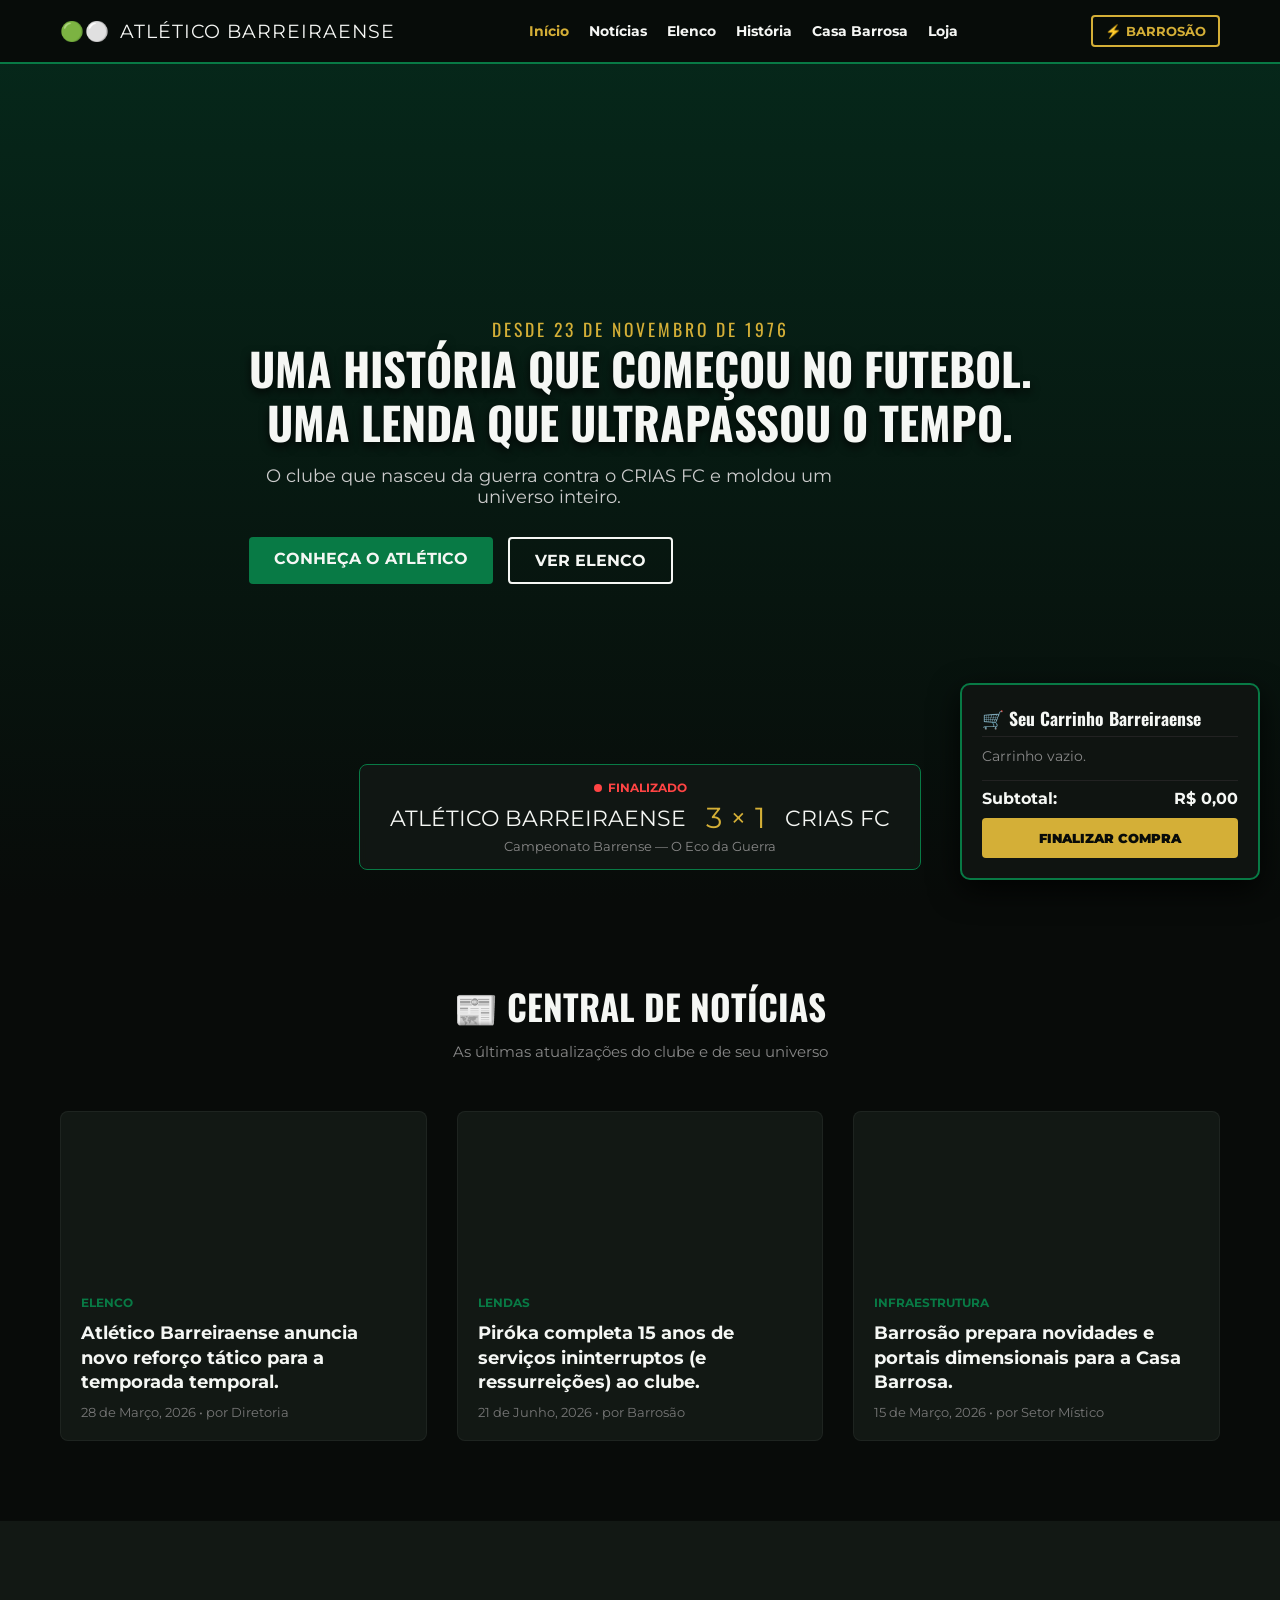
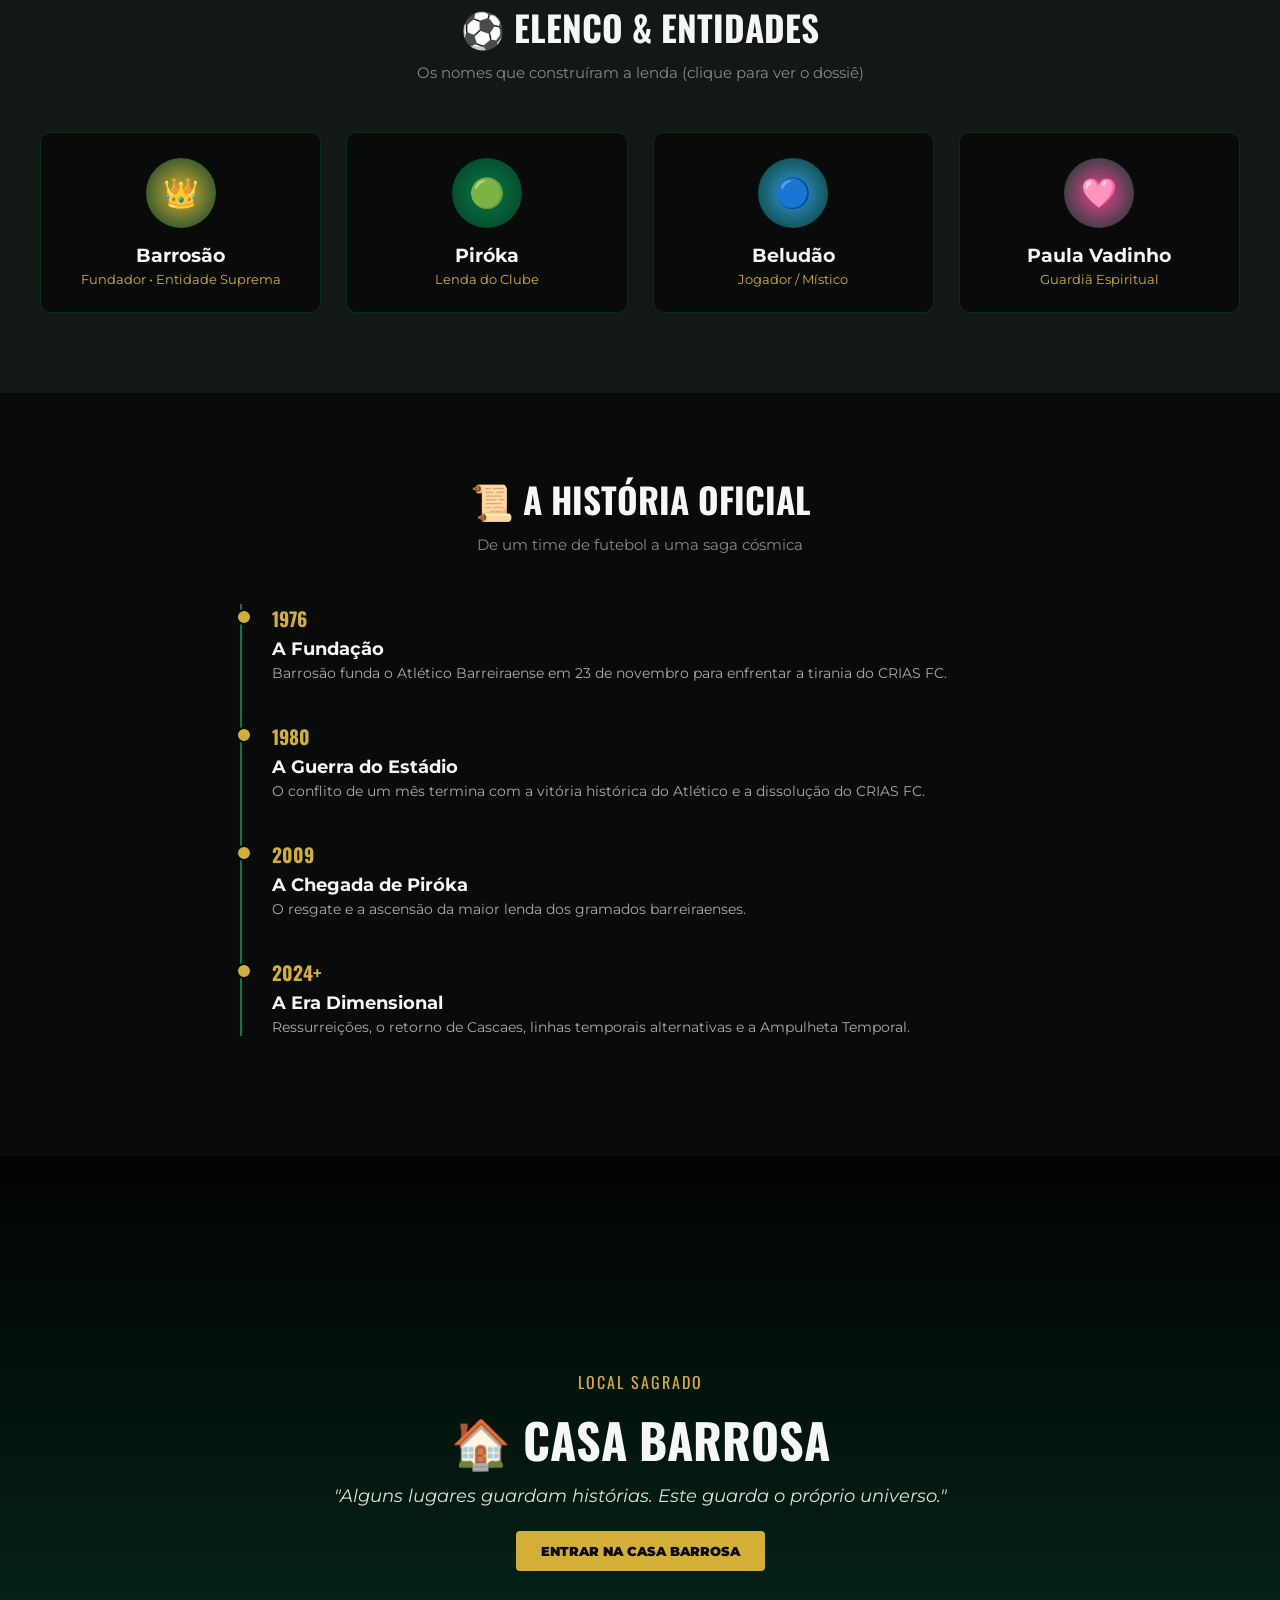
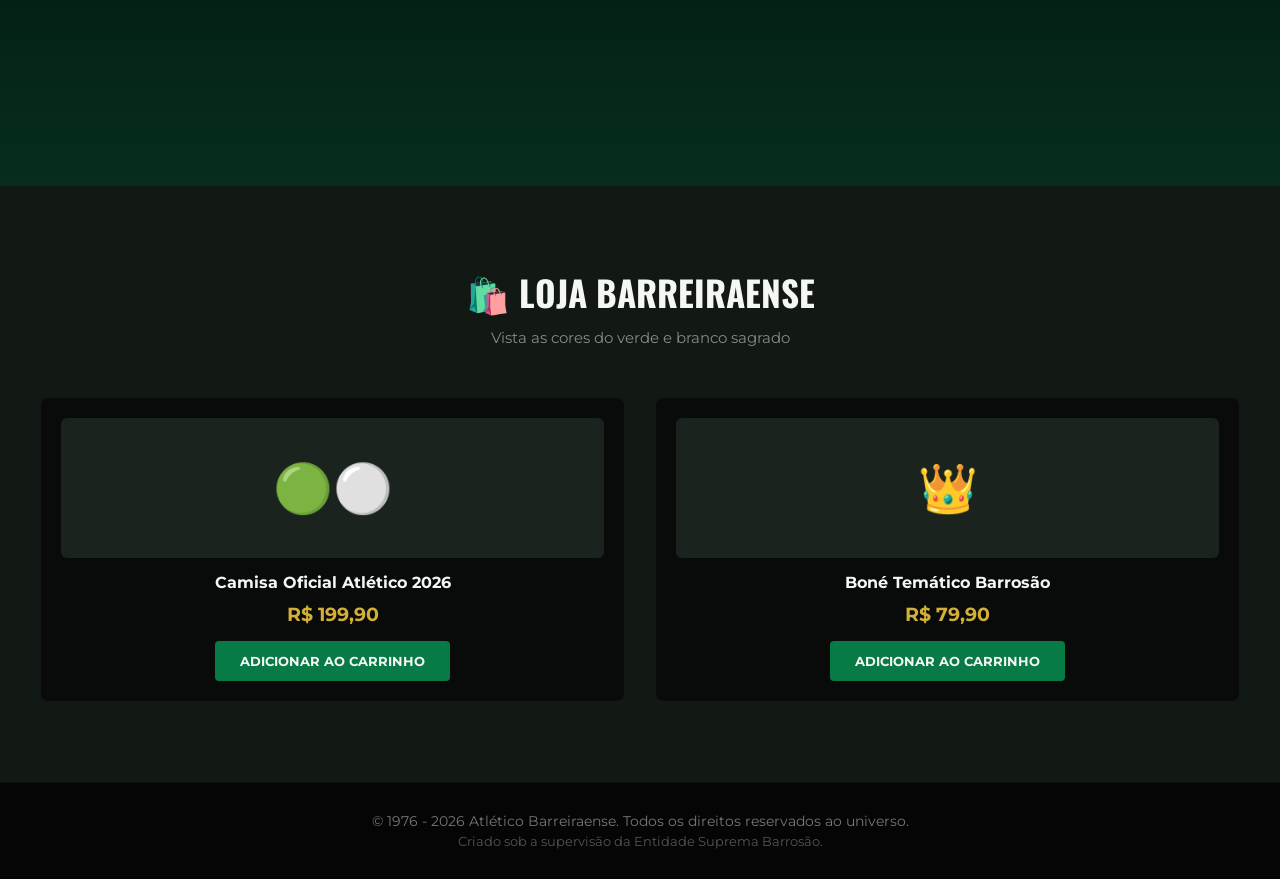
==== index.html @ 766411d0 "Add files via upload" ====
<!DOCTYPE html>
<html lang="pt-BR">
<head>
    <meta charset="UTF-8">
    <meta name="viewport" content="width=device-width, initial-scale=1.0">
    <title>Atlético Barreiraense | O Clube Que Nasceu da Guerra</title>
    <link rel="stylesheet" href="style.css">
    <!-- Google Fonts para tipografia esportiva e limpa -->
    <link href="https://fonts.googleapis.com/css2?family=Montserrat:wght@400;700;900&family=Oswald:wght@500;700&display=swap" rel="stylesheet">
</head>
<body>

    <!-- BARRA DE NAVEGAÇÃO DO UNIVERSO -->
    <header class="navbar-universe">
        <div class="nav-container">
            <div class="logo-area">
                <span class="shield-icon">🟢⚪</span>
                <span class="club-name">ATLÉTICO BARREIRAENSE</span>
            </div>
            <nav class="nav-links">
                <a href="#home" class="active">Início</a>
                <a href="#noticias">Notícias</a>
                <a href="#elenco">Elenco</a>
                <a href="#historia">História</a>
                <a href="#casa-barrosa">Casa Barrosa</a>
                <a href="#loja">Loja</a>
            </nav>
            <div class="nav-secret">
                <button id="btn-barrosao" class="barrosao-nav-btn">⚡ BARROSÃO</button>
            </div>
        </div>
    </header>

    <!-- HERO CINEMATOGRÁFICO -->
    <section id="home" class="hero-section">
        <div class="hero-overlay"></div>
        <div class="hero-content">
            <span class="founded-tag">DESDE 23 DE NOVEMBRO DE 1976</span>
            <h1>UMA HISTÓRIA QUE COMEÇOU NO FUTEBOL.<br>UMA LENDA QUE ULTRAPASSOU O TEMPO.</h1>
            <p>O clube que nasceu da guerra contra o CRIAS FC e moldou um universo inteiro.</p>
            <div class="hero-buttons">
                <a href="#historia" class="btn btn-primary">CONHEÇA O ATLÉTICO</a>
                <a href="#elenco" class="btn btn-secondary">VER ELENCO</a>
            </div>
        </div>

        <!-- PAINEL AO VIVO (SIMULADO) -->
        <div class="live-match-banner">
            <div class="live-status"><span class="pulse-dot"></span> FINALIZADO</div>
            <div class="match-scoreboard">
               <span>ATLÉTICO BARREIRAENSE</span>
               <span class="score">3 × 1</span>
               <span>CRIAS FC</span>
            </div>
            <div class="match-subtitle">Campeonato Barrense — O Eco da Guerra</div>
        </div>
    </section>

    <!-- NOTÍCIAS -->
    <section id="noticias" class="section-container">
        <div class="section-header">
            <h2>📰 CENTRAL DE NOTÍCIAS</h2>
            <p>As últimas atualizações do clube e de seu universo</p>
        </div>
        <div class="news-grid">
            <article class="news-card">
                <div class="news-img bg-news-1"></div>
                <div class="news-info">
                    <span class="category">Elenco</span>
                    <h3>Atlético Barreiraense anuncia novo reforço tático para a temporada temporal.</h3>
                    <p class="date">28 de Março, 2026 • por Diretoria</p>
                </div>
            </article>
            <article class="news-card">
                <div class="news-img bg-news-2"></div>
                <div class="news-info">
                    <span class="category">Lendas</span>
                    <h3>Piróka completa 15 anos de serviços ininterruptos (e ressurreições) ao clube.</h3>
                    <p class="date">21 de Junho, 2026 • por Barrosão</p>
                </div>
            </article>
            <article class="news-card">
                <div class="news-img bg-news-3"></div>
                <div class="news-info">
                    <span class="category">Infraestrutura</span>
                    <h3>Barrosão prepara novidades e portais dimensionais para a Casa Barrosa.</h3>
                    <p class="date">15 de Março, 2026 • por Setor Místico</p>
                </div>
            </article>
        </div>
    </section>

    <!-- ELENCO PRINCIPAL -->
    <section id="elenco" class="section-container bg-darker">
        <div class="section-header">
            <h2>⚽ ELENCO & ENTIDADES</h2>
            <p>Os nomes que construíram a lenda (clique para ver o dossiê)</p>
        </div>
        <div class="elenco-grid">
            <div class="player-card" onclick="openPlayerModal('Barrosão', 'Entidade Suprema • Fundador', '1976', 'Fundador do Atlético e ser onipotente que moldou o clube e a realidade após a guerra contra o CRIAS FC.')">
                <div class="player-avatar barrosao-bg">👑</div>
                <h3>Barrosão</h3>
                <p class="role">Fundador • Entidade Suprema</p>
            </div>
            <div class="player-card" onclick="openPlayerModal('Piróka', 'Lenda do Clube • Atacante Temporal', '2009', 'Salvo das mãos do CRIAS FC, tornou-se a maior lenda viva (e post-mortem) da história do Atlético Barreiraense.')">
                <div class="player-avatar piroka-bg">🟢</div>
                <h3>Piróka</h3>
                <p class="role">Lenda do Clube</p>
            </div>
            <div class="player-card" onclick="openPlayerModal('Beludão', 'Jogador • Cabelo Azul e Barba Rosa', '2015', 'Protagonista de rivalidades intensas e viagens de treinamento com Gay Araújo. Conexão profunda com a saga.')">
                <div class="player-avatar beludao-bg">🔵</div>
                <h3>Beludão</h3>
                <p class="role">Jogador / Místico</p>
            </div>
            <div class="player-card" onclick="openPlayerModal('Paula Vadinho', 'Guardiã da Casa Barrosa', '2021', 'Assume um papel vital após os eventos envolvendo Stelamaris, mantendo a proteção mística do clube.')">
                <div class="player-avatar paula-bg">🩷</div>
                <h3>Paula Vadinho</h3>
                <p class="role">Guardiã Espiritual</p>
            </div>
        </div>
    </section>

    <!-- HISTÓRIA E LINHA DO TEMPO -->
    <section id="historia" class="section-container">
        <div class="section-header">
            <h2>📜 A HISTÓRIA OFICIAL</h2>
            <p>De um time de futebol a uma saga cósmica</p>
        </div>
        <div class="timeline">
            <div class="timeline-item">
                <span class="t-year">1976</span>
                <h4>A Fundação</h4>
                <p>Barrosão funda o Atlético Barreiraense em 23 de novembro para enfrentar a tirania do CRIAS FC.</p>
            </div>
            <div class="timeline-item">
                <span class="t-year">1980</span>
                <h4>A Guerra do Estádio</h4>
                <p>O conflito de um mês termina com a vitória histórica do Atlético e a dissolução do CRIAS FC.</p>
            </div>
            <div class="timeline-item">
                <span class="t-year">2009</span>
                <h4>A Chegada de Piróka</h4>
                <p>O resgate e a ascensão da maior lenda dos gramados barreiraenses.</p>
            </div>
            <div class="timeline-item">
                <span class="t-year">2024+</span>
                <h4>A Era Dimensional</h4>
                <p>Ressurreições, o retorno de Cascaes, linhas temporais alternativas e a Ampulheta Temporal.</p>
            </div>
        </div>
    </section>

    <!-- CASA BARROSA (EXPERIÊNCIA INTERATIVA) -->
    <section id="casa-barrosa" class="casa-barrosa-section">
        <div class="casa-overlay">
            <div class="casa-content">
                <span class="sub-badge">LOCAL SAGRADO</span>
                <h2>🏠 CASA BARROSA</h2>
                <p>"Alguns lugares guardam histórias. Este guarda o próprio universo."</p>
                <button class="btn btn-gold" onclick="alert('Entrando na Casa Barrosa... Portais abertos para o Salão Principal e Arquivos Místicos!')">ENTRAR NA CASA BARROSA</button>
            </div>
        </div>
    </section>

    <!-- LOJA OFICIAL E CARRINHO -->
    <section id="loja" class="section-container bg-darker">
        <div class="section-header">
            <h2>🛍️ LOJA BARREIRAENSE</h2>
            <p>Vista as cores do verde e branco sagrado</p>
        </div>
        <div class="store-grid">
            <div class="product-card">
                <div class="product-img">🟢⚪</div>
                <h3>Camisa Oficial Atlético 2026</h3>
                <p class="price">R$ 199,90</p>
                <button class="btn btn-primary" onclick="addToCart('Camisa Oficial Atlético 2026', 199.90)">ADICIONAR AO CARRINHO</button>
            </div>
            <div class="product-card">
                <div class="product-img">👑</div>
                <h3>Boné Temático Barrosão</h3>
                <p class="price">R$ 79,90</p>
                <button class="btn btn-primary" onclick="addToCart('Boné Temático Barrosão', 79.90)">ADICIONAR AO CARRINHO</button>
            </div>
        </div>

        <!-- CARRINHO FLUTUANTE SIMULADO -->
        <div class="cart-box" id="cart-box">
            <h4>🛒 Seu Carrinho Barreiraense</h4>
            <ul id="cart-items">
                <li style="color: #888; font-size: 0.9rem;">Carrinho vazio.</li>
            </ul>
            <div class="cart-total">
                <span>Subtotal:</span>
                <span id="cart-total-price">R$ 0,00</span>
            </div>
            <button class="btn btn-gold" style="width:100%; margin-top:10px;" onclick="checkout()">FINALIZAR COMPRA</button>
        </div>
    </section>

    <!-- RODAPÉ -->
    <footer>
        <p>© 1976 - 2026 Atlético Barreiraense. Todos os direitos reservados ao universo.</p>
        <p style="font-size: 0.8rem; color: #555; margin-top: 5px;">Criado sob a supervisão da Entidade Suprema Barrosão.</p>
    </footer>

    <!-- MODAL DOS PERSONAGENS (WIKIPÉDIA INTERNA) -->
    <div id="player-modal" class="modal">
        <div class="modal-content">
            <span class="close-btn" onclick="closePlayerModal()">&times;</span>
            <h2 id="modal-title">Nome do Personagem</h2>
            <span id="modal-role" class="badge-role">Função</span>
            <p><strong>📅 Início no Universo:</strong> <span id="modal-date">XXXX</span></p>
            <p id="modal-bio" class="bio-text">Biografia completa do personagem carregada dos arquivos do clube...</p>
        </div>
    </div>

    <!-- ÁREA SECRETA DO BARROSÃO (MODAL SECRETO) -->
    <div id="barrosao-secret-modal" class="secret-modal">
        <div class="secret-content">
            <span class="close-btn" onclick="closeBarrosaoSecret()" style="color: #D4AF37;">&times;</span>
            <h1 class="secret-title">⚡ ARQUIVOS RESTRITOS DE BARROSÃO</h1>
            <p class="secret-sub">Nível de Acesso: Ômega / Divino</p>
            <div class="secret-files-list">
                <div class="s-file" onclick="alert('Arquivo 001: A Origem - Antes de haver tempo, havia apenas o verde, o branco e a vontade de vencer o CRIAS.')">📁 ARQUIVO 001: A Origem Primordial</div>
                <div class="s-file" onclick="alert('Arquivo 004: Piróka - A anomalia controlada que desafiou a morte em 21 de junho de 2024.')">📁 ARQUIVO 004: O Dossiê Piróka</div>
                <div class="s-file" onclick="alert('Arquivo 007: A Ampulheta Temporal - Objeto sob custódia de Cascaes, capaz de reescrever 30 dias do destino.')">📁 ARQUIVO 007: A Ampulheta Temporal</div>
            </div>
        </div>
    </div>

    <script src="script.js"></script>
</body>
</html>
---- style.css ----
:root {
    --verde-atletico: #087A45;
    --verde-escuro: #043D27;
    --branco: #F5F7F4;
    --dourado: #D4AF37;
    --preto: #080B09;
    --cinza-card: #121814;
}

* {
    margin: 0;
    padding: 0;
    box-sizing: border-box;
    font-family: 'Montserrat', sans-serif;
    scroll-behavior: smooth;
}

body {
    background-color: var(--preto);
    color: var(--branco);
    overflow-x: hidden;
}

/* NAVBAR */
.navbar-universe {
    position: fixed;
    top: 0;
    left: 0;
    width: 100%;
    background: rgba(8, 11, 9, 0.95);
    border-bottom: 2px solid var(--verde-atletico);
    z-index: 1000;
    backdrop-filter: blur(10px);
}

.nav-container {
    max-width: 1200px;
    margin: 0 auto;
    display: flex;
    justify-content: space-between;
    align-items: center;
    padding: 15px 20px;
}

.logo-area {
    display: flex;
    align-items: center;
    gap: 10px;
    font-family: 'Oswald', sans-serif;
    font-size: 1.2rem;
    letter-spacing: 1px;
}

.nav-links {
    display: flex;
    gap: 20px;
}

.nav-links a {
    color: var(--branco);
    text-decoration: none;
    font-size: 0.9rem;
    font-weight: 700;
    transition: color 0.3s;
}

.nav-links a:hover, .nav-links a.active {
    color: var(--dourado);
}

.barrosao-nav-btn {
    background: transparent;
    border: 2px solid var(--dourado);
    color: var(--dourado);
    padding: 6px 12px;
    font-weight: bold;
    cursor: pointer;
    border-radius: 4px;
    transition: all 0.3s ease;
}

.barrosao-nav-btn:hover {
    background: var(--dourado);
    color: var(--preto);
    box-shadow: 0 0 15px rgba(212, 175, 55, 0.6);
}

/* HERO SECTION */
.hero-section {
    position: relative;
    height: 100vh;
    background: linear-gradient(rgba(4, 61, 39, 0.6), rgba(8, 11, 9, 0.9)), url('https://images.unsplash.com/photo-1508098682722-e99c43a406b2?auto=format&fit=crop&w=1920&q=80') no-repeat center center/cover;
    display: flex;
    flex-direction: column;
    justify-content: center;
    align-items: center;
    text-align: center;
    padding: 0 20px;
}

.founded-tag {
    color: var(--dourado);
    font-family: 'Oswald', sans-serif;
    letter-spacing: 3px;
    font-size: 1.1rem;
    margin-bottom: 15px;
}

.hero-content h1 {
    font-family: 'Oswald', sans-serif;
    font-size: 2.8rem;
    line-height: 1.2;
    margin-bottom: 15px;
    text-shadow: 0 4px 10px rgba(0,0,0,0.8);
}

.hero-content p {
    font-size: 1.1rem;
    max-width: 600px;
    margin-bottom: 30px;
    color: #ccc;
}

.hero-buttons {
    display: flex;
    gap: 15px;
}

.btn {
    padding: 12px 25px;
    font-weight: 700;
    text-decoration: none;
    border-radius: 4px;
    cursor: pointer;
    transition: transform 0.2s;
}

.btn:active { transform: scale(0.95); }

.btn-primary {
    background-color: var(--verde-atletico);
    color: var(--branco);
    border: none;
}

.btn-primary:hover { background-color: #0aa35c; }

.btn-secondary {
    background-color: transparent;
    border: 2px solid var(--branco);
    color: var(--branco);
}

.btn-secondary:hover { background-color: var(--branco); color: var(--preto); }

.btn-gold {
    background-color: var(--dourado);
    color: var(--preto);
    border: none;
    font-weight: 900;
}

.btn-gold:hover { background-color: #f3c643; }

/* PAINEL AO VIVO */
.live-match-banner {
    position: absolute;
    bottom: 30px;
    background: rgba(18, 24, 20, 0.9);
    border: 1px solid var(--verde-atletico);
    padding: 15px 30px;
    border-radius: 8px;
    display: flex;
    flex-direction: column;
    align-items: center;
    backdrop-filter: blur(5px);
}

.live-status {
    font-size: 0.75rem;
    color: #ff4444;
    font-weight: bold;
    display: flex;
    align-items: center;
    gap: 6px;
    margin-bottom: 5px;
}

.pulse-dot {
    width: 8px;
    height: 8px;
    background-color: #ff4444;
    border-radius: 50%;
    animation: pulse 1.5px infinite;
}

.match-scoreboard {
    font-family: 'Oswald', sans-serif;
    font-size: 1.4rem;
    display: flex;
    gap: 20px;
    align-items: center;
}

.score { color: var(--dourado); font-size: 1.8rem; }
.match-subtitle { font-size: 0.8rem; color: #888; margin-top: 4px; }

/* SEÇÕES GERAIS */
.section-container {
    padding: 80px 20px;
    max-width: 1200px;
    margin: 0 auto;
}

.bg-darker { background-color: var(--cinza-card); width: 100%; max-width: 100%; }

.section-header {
    text-align: center;
    margin-bottom: 50px;
}

.section-header h2 {
    font-family: 'Oswald', sans-serif;
    font-size: 2.2rem;
    color: var(--branco);
    margin-bottom: 10px;
}

.section-header p { color: #888; font-size: 0.95rem; }

/* NOTÍCIAS */
.news-grid {
    display: grid;
    grid-template-columns: repeat(auto-fit, minmax(300px, 1fr));
    gap: 30px;
}

.news-card {
    background: var(--cinza-card);
    border: 1px solid rgba(255,255,255,0.05);
    border-radius: 8px;
    overflow: hidden;
    transition: transform 0.3s;
}

.news-card:hover { transform: translateY(-5px); border-color: var(--verde-atletico); }

.news-img {
    height: 160px;
    background-size: cover;
    background-position: center;
}

.bg-news-1 { background-image: url('https://images.unsplash.com/photo-1518091043644-c1d4457512c6?auto=format&fit=crop&w=600&q=80'); }
.bg-news-2 { background-image: url('https://images.unsplash.com/photo-1574629810360-7efbbe195018?auto=format&fit=crop&w=600&q=80'); }
.bg-news-3 { background-image: url('https://images.unsplash.com/photo-1508098682722-e99c43a406b2?auto=format&fit=crop&w=600&q=80'); }

.news-info { padding: 20px; }
.news-info .category { color: var(--verde-atletico); font-size: 0.75rem; font-weight: bold; text-transform: uppercase; }
.news-info h3 { font-size: 1.1rem; margin: 10px 0; line-height: 1.4; }
.news-info .date { font-size: 0.8rem; color: #777; }

/* ELENCO */
.elenco-grid {
    display: grid;
    grid-template-columns: repeat(auto-fit, minmax(220px, 1fr));
    gap: 25px;
    max-width: 1200px;
    margin: 0 auto;
}

.player-card {
    background: var(--preto);
    border: 1px solid rgba(8, 122, 69, 0.3);
    border-radius: 10px;
    padding: 25px;
    text-align: center;
    cursor: pointer;
    transition: all 0.3s;
}

.player-card:hover {
    border-color: var(--dourado);
    transform: scale(1.03);
}

.player-avatar {
    width: 70px;
    height: 70px;
    border-radius: 50%;
    margin: 0 auto 15px auto;
    display: flex;
    align-items: center;
    justify-content: center;
    font-size: 1.8rem;
}

.barrosao-bg { background: radial-gradient(circle, #D4AF37 0%, #043D27 100%); }
.piroka-bg { background: radial-gradient(circle, #087A45 0%, #043D27 100%); }
.beludao-bg { background: radial-gradient(circle, #3498db 0%, #043D27 100%); }
.paula-bg { background: radial-gradient(circle, #e84393 0%, #043D27 100%); }

.player-card h3 { font-size: 1.2rem; margin-bottom: 5px; }
.player-card .role { font-size: 0.8rem; color: var(--dourado); }

/* HISTÓRIA / TIMELINE */
.timeline {
    border-left: 2px solid var(--verde-atletico);
    padding-left: 30px;
    margin: 0 auto;
    max-width: 800px;
}

.timeline-item {
    position: relative;
    margin-bottom: 40px;
}

.timeline-item::before {
    content: '';
    position: absolute;
    left: -36px;
    top: 5px;
    width: 12px;
    height: 12px;
    border-radius: 50%;
    background-color: var(--dourado);
    border: 2px solid var(--preto);
}

.t-year {
    font-family: 'Oswald', sans-serif;
    color: var(--dourado);
    font-size: 1.2rem;
    font-weight: bold;
}

.timeline-item h4 { font-size: 1.1rem; margin: 5px 0; }
.timeline-item p { color: #aaa; font-size: 0.9rem; }

/* CASA BARROSA */
.casa-barrosa-section {
    height: 70vh;
    background: linear-gradient(rgba(0,0,0,0.8), rgba(4,61,39,0.7)), url('https://images.unsplash.com/photo-1513694203232-719a280e022f?auto=format&fit=crop&w=1920&q=80') center/cover fixed;
    display: flex;
    align-items: center;
    justify-content: center;
    text-align: center;
}

.sub-badge { color: var(--dourado); font-family: 'Oswald'; letter-spacing: 2px; }
.casa-content h2 { font-family: 'Oswald'; font-size: 3rem; margin: 10px 0; }
.casa-content p { color: #ddd; font-size: 1.1rem; margin-bottom: 25px; font-style: italic; }

/* LOJA */
.store-grid {
    display: grid;
    grid-template-columns: repeat(auto-fit, minmax(250px, 1fr));
    gap: 30px;
    max-width: 1200px;
    margin: 0 auto;
}

.product-card {
    background: var(--preto);
    border: 1px solid rgba(255,255,255,0.05);
    border-radius: 8px;
    padding: 20px;
    text-align: center;
}

.product-img {
    height: 140px;
    background: #1a231e;
    border-radius: 6px;
    display: flex;
    align-items: center;
    justify-content: center;
    font-size: 3rem;
    margin-bottom: 15px;
}

.product-card h3 { font-size: 1rem; margin-bottom: 10px; }
.product-card .price { color: var(--dourado); font-weight: bold; font-size: 1.2rem; margin-bottom: 15px; }

/* CARRINHO FLUTUANTE */
.cart-box {
    position: fixed;
    bottom: 20px;
    right: 20px;
    background: #0f1411;
    border: 2px solid var(--verde-atletico);
    width: 300px;
    padding: 20px;
    border-radius: 10px;
    box-shadow: 0 10px 30px rgba(0,0,0,0.8);
    z-index: 999;
}

.cart-box h4 { font-family: 'Oswald'; font-size: 1.1rem; margin-bottom: 10px; border-bottom: 1px solid #222; padding-bottom: 5px; }
#cart-items { list-style: none; max-height: 120px; overflow-y: auto; margin-bottom: 10px; }
#cart-items li { font-size: 0.85rem; margin-bottom: 5px; display: flex; justify-content: space-between; color: #ccc; }
.cart-total { display: flex; justify-content: space-between; font-weight: bold; font-size: 1rem; border-top: 1px solid #222; padding-top: 8px; }

/* MODAIS (WIKIPÉDIA E ÁREA SECRETA) */
.modal, .secret-modal {
    display: none;
    position: fixed;
    top: 0; left: 0; width: 100%; height: 100%;
    background: rgba(0,0,0,0.85);
    z-index: 2000;
    justify-content: center;
    align-items: center;
}

.modal-content {
    background: var(--cinza-card);
    border: 2px solid var(--verde-atletico);
    padding: 30px;
    border-radius: 10px;
    width: 90%; max-width: 500px;
    position: relative;
}

.secret-content {
    background: #000;
    border: 2px solid var(--dourado);
    padding: 40px;
    border-radius: 10px;
    width: 90%; max-width: 600px;
    position: relative;
    box-shadow: 0 0 40px rgba(212, 175, 55, 0.3);
}

.close-btn {
    position: absolute;
    top: 15px; right: 20px;
    font-size: 1.5rem;
    cursor: pointer;
    color: #aaa;
}
.close-btn:hover { color: #fff; }

.badge-role {
    display: inline-block;
    background: var(--verde-atletico);
    color: #fff;
    padding: 3px 8px;
    border-radius: 4px;
    font-size: 0.75rem;
    margin: 10px 0;
}

.bio-text { margin-top: 15px; font-size: 0.95rem; color: #ccc; line-height: 1.5; }

/* ÁREA SECRETA DO BARROSÃO */
.secret-title { font-family: 'Oswald'; color: var(--dourado); font-size: 1.8rem; margin-bottom: 5px; }
.secret-sub { color: #777; font-size: 0.8rem; margin-bottom: 20px; letter-spacing: 2px; }
.secret-files-list { display: flex; flex-direction: column; gap: 10px; }
.s-file {
    background: #111;
    border: 1px solid #333;
    padding: 12px;
    border-radius: 5px;
    cursor: pointer;
    font-size: 0.9rem;
    transition: 0.2s;
}
.s-file:hover { border-color: var(--dourado); color: var(--dourado); padding-left: 15px; }

/* RODAPÉ */
footer {
    background: #040504;
    text-align: center;
    padding: 30px 20px;
    border-top: 1px solid #111;
    color: #777;
    font-size: 0.85rem;
}

@keyframes pulse {
    0% { opacity: 1; }
    50% { opacity: 0.3; }
    100% { opacity: 1; }
}
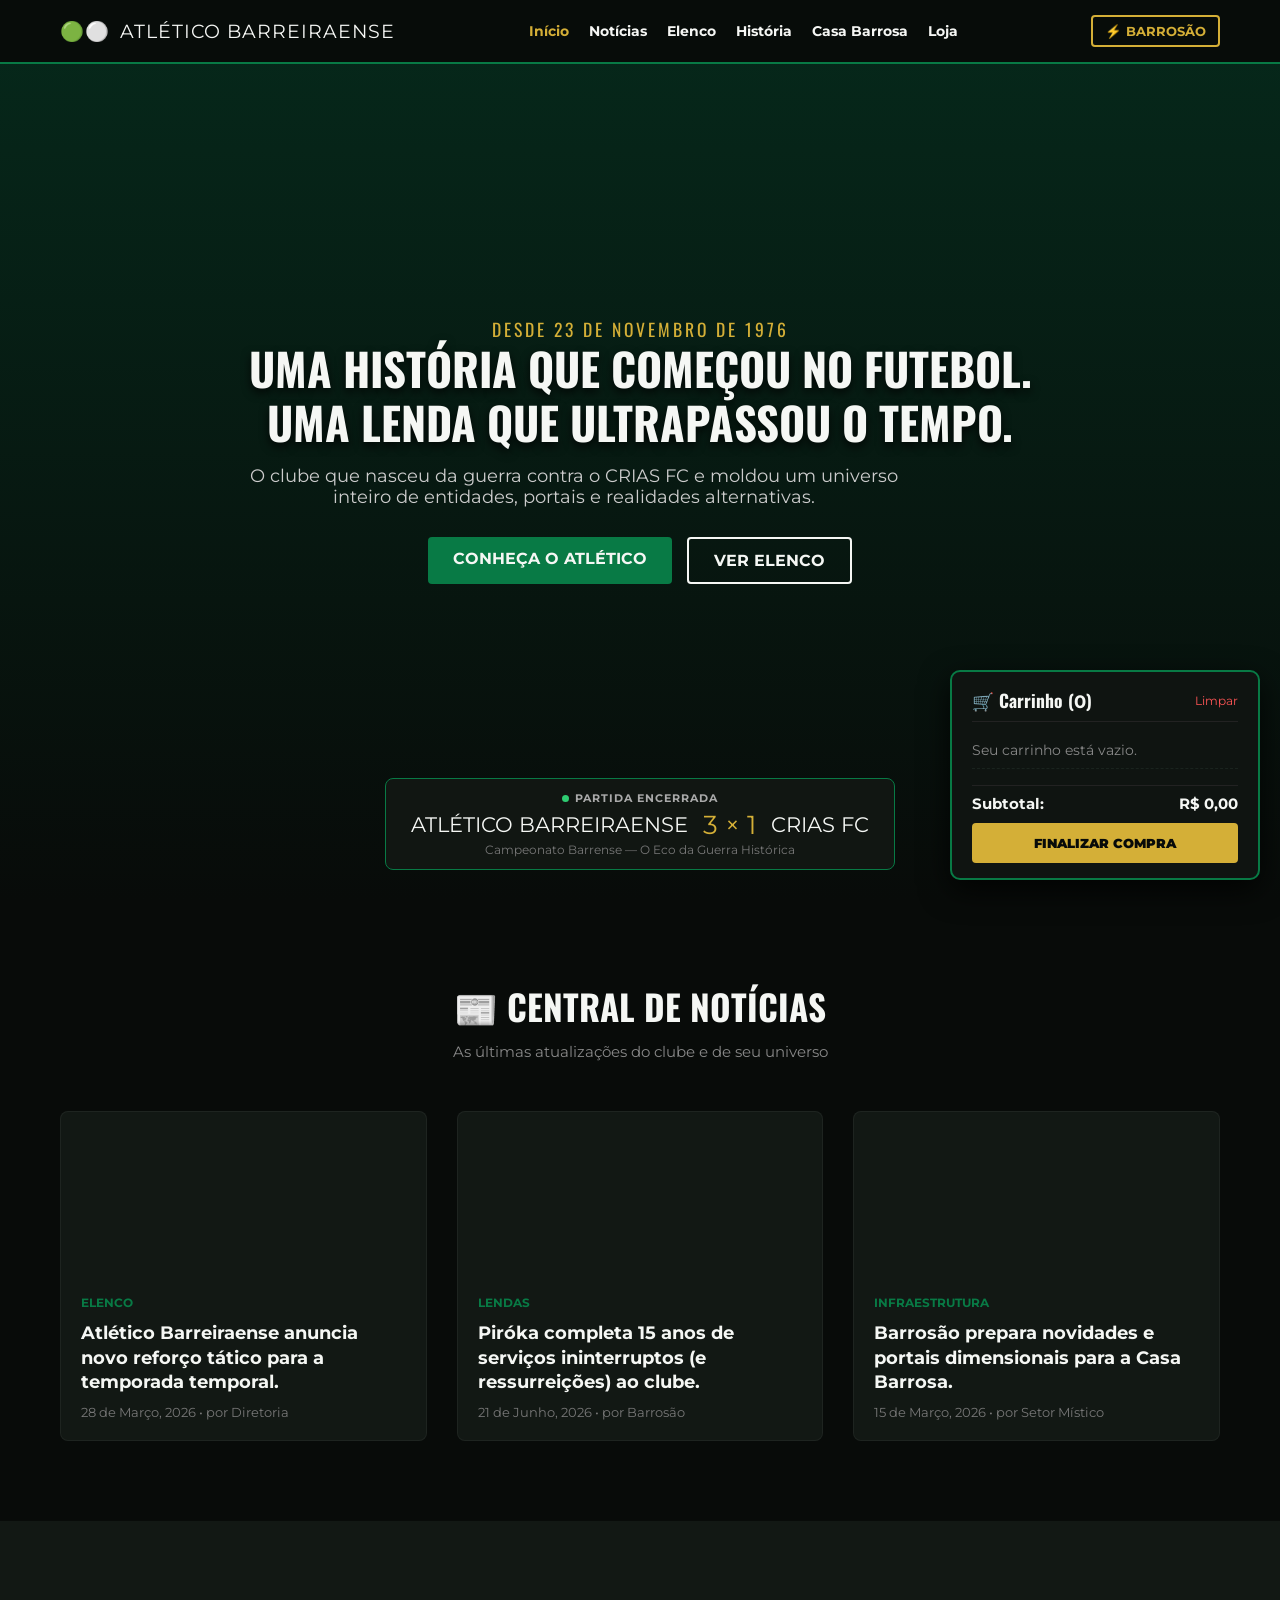
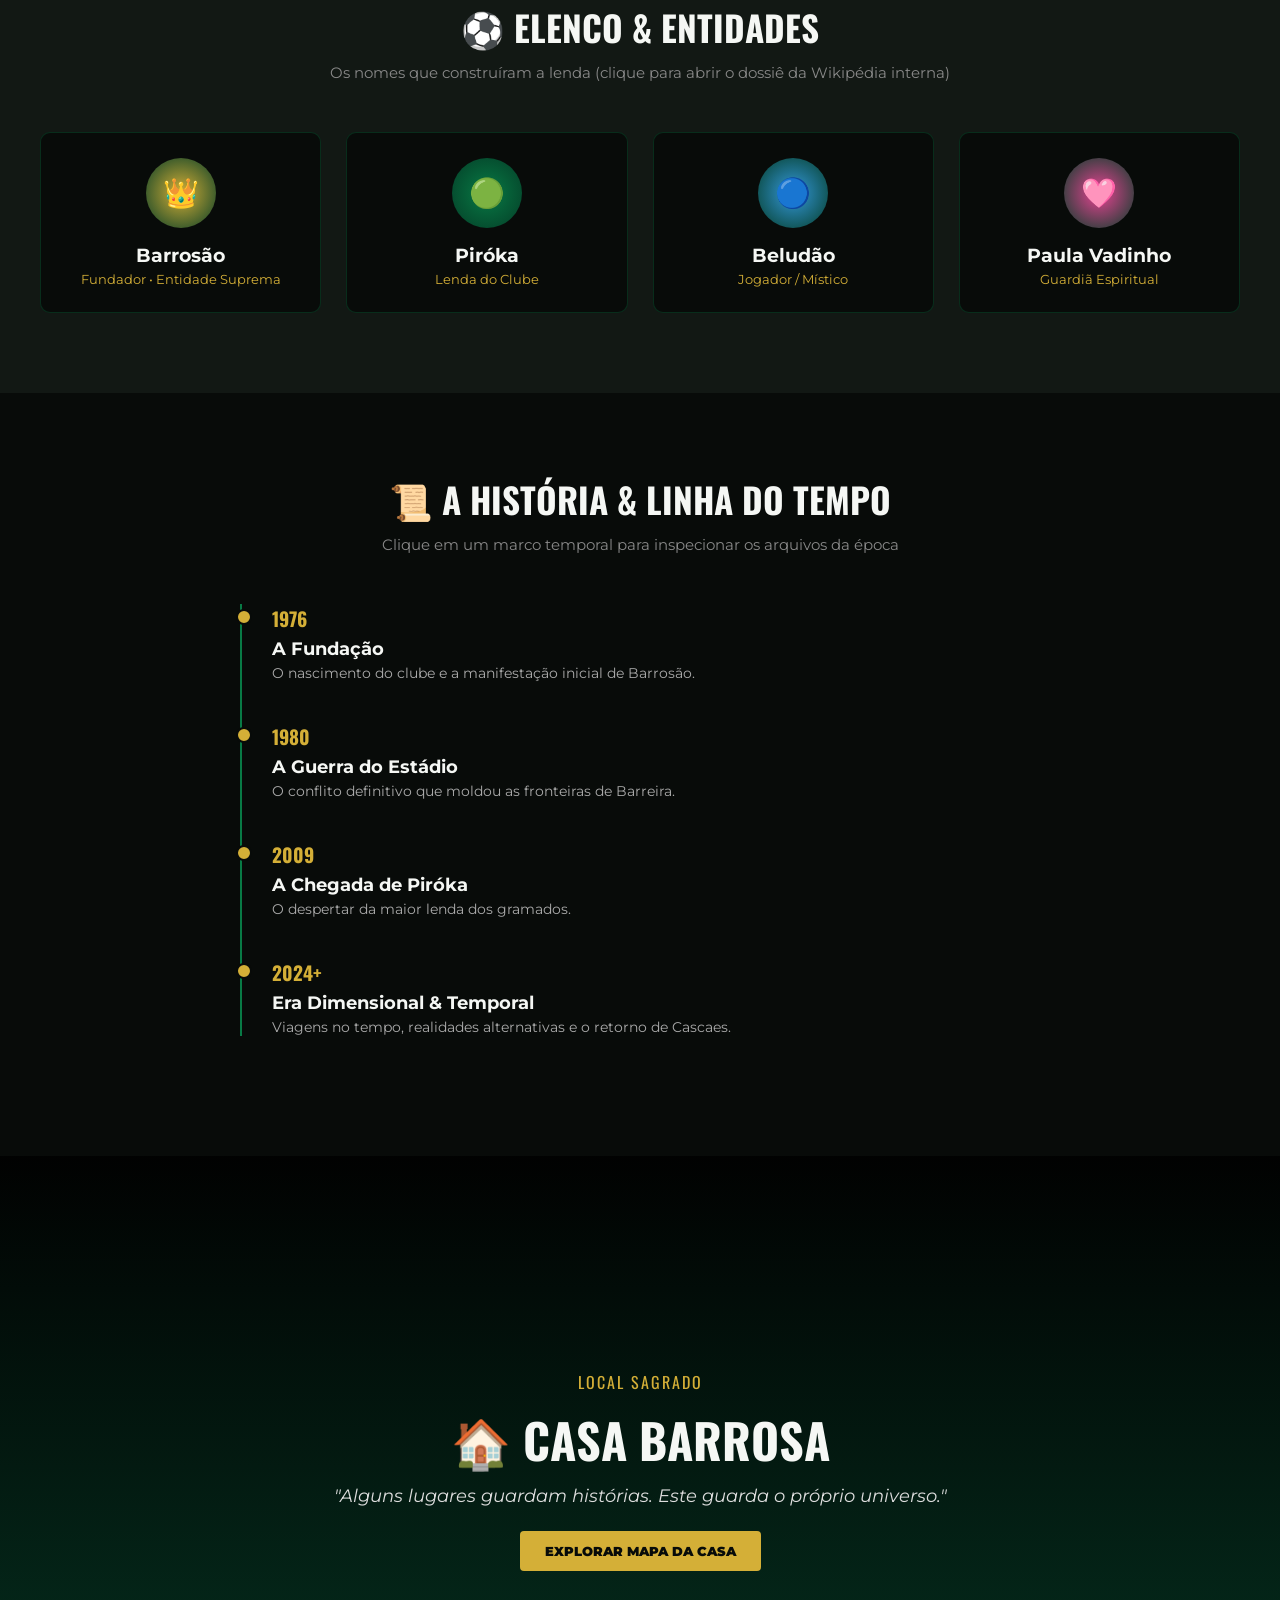
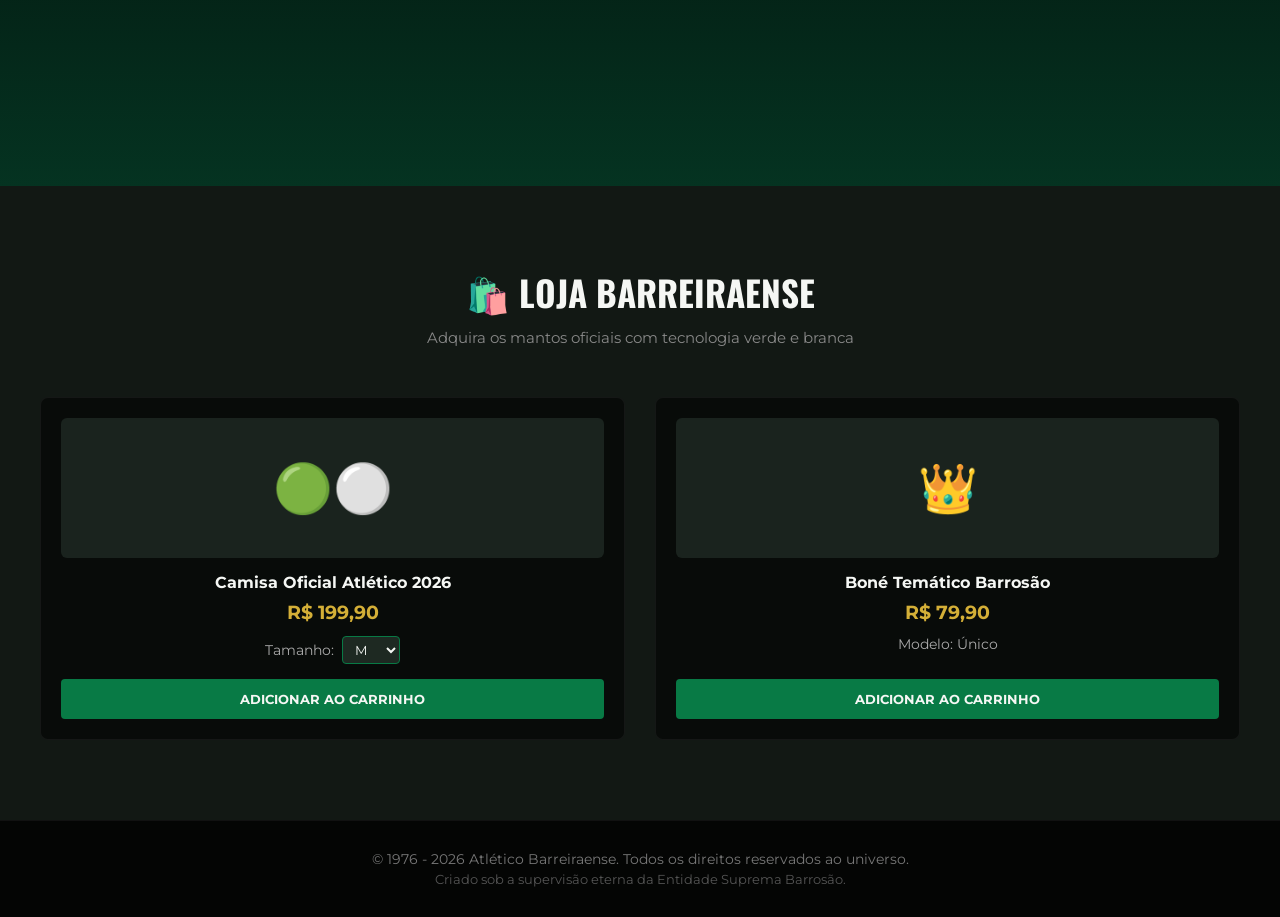
==== commit 11df6121: "Add files via upload" ====
--- a/index.html
+++ b/index.html
@@ -5,8 +5,7 @@
     <meta name="viewport" content="width=device-width, initial-scale=1.0">
     <title>Atlético Barreiraense | O Clube Que Nasceu da Guerra</title>
     <link rel="stylesheet" href="style.css">
-    <!-- Google Fonts para tipografia esportiva e limpa -->
-    <link href="https://fonts.googleapis.com/css2?family=Montserrat:wght@400;700;900&family=Oswald:wght@500;700&display=swap" rel="stylesheet">
+    <link href="https://fonts.googleapis.com/css2?family=Montserrat:wght@400;600;700;900&family=Oswald:wght@500;700&display=swap" rel="stylesheet">
 </head>
 <body>
 
@@ -17,7 +16,7 @@
                 <span class="shield-icon">🟢⚪</span>
                 <span class="club-name">ATLÉTICO BARREIRAENSE</span>
             </div>
-            <nav class="nav-links">
+            <nav class="nav-links" id="nav-links">
                 <a href="#home" class="active">Início</a>
                 <a href="#noticias">Notícias</a>
                 <a href="#elenco">Elenco</a>
@@ -25,8 +24,13 @@
                 <a href="#casa-barrosa">Casa Barrosa</a>
                 <a href="#loja">Loja</a>
             </nav>
-            <div class="nav-secret">
+            <div class="nav-actions">
                 <button id="btn-barrosao" class="barrosao-nav-btn">⚡ BARROSÃO</button>
+                <div class="menu-toggle" id="mobile-menu">
+                    <span></span>
+                    <span></span>
+                    <span></span>
+                </div>
             </div>
         </div>
     </header>
@@ -37,7 +41,7 @@
         <div class="hero-content">
             <span class="founded-tag">DESDE 23 DE NOVEMBRO DE 1976</span>
             <h1>UMA HISTÓRIA QUE COMEÇOU NO FUTEBOL.<br>UMA LENDA QUE ULTRAPASSOU O TEMPO.</h1>
-            <p>O clube que nasceu da guerra contra o CRIAS FC e moldou um universo inteiro.</p>
+            <p>O clube que nasceu da guerra contra o CRIAS FC e moldou um universo inteiro de entidades, portais e realidades alternativas.</p>
             <div class="hero-buttons">
                 <a href="#historia" class="btn btn-primary">CONHEÇA O ATLÉTICO</a>
                 <a href="#elenco" class="btn btn-secondary">VER ELENCO</a>
@@ -46,13 +50,13 @@
 
         <!-- PAINEL AO VIVO (SIMULADO) -->
         <div class="live-match-banner">
-            <div class="live-status"><span class="pulse-dot"></span> FINALIZADO</div>
+            <div class="live-status"><span class="pulse-dot"></span> PARTIDA ENCERRADA</div>
             <div class="match-scoreboard">
                <span>ATLÉTICO BARREIRAENSE</span>
                <span class="score">3 × 1</span>
                <span>CRIAS FC</span>
             </div>
-            <div class="match-subtitle">Campeonato Barrense — O Eco da Guerra</div>
+            <div class="match-subtitle">Campeonato Barrense — O Eco da Guerra Histórica</div>
         </div>
     </section>
 
@@ -94,25 +98,25 @@
     <section id="elenco" class="section-container bg-darker">
         <div class="section-header">
             <h2>⚽ ELENCO & ENTIDADES</h2>
-            <p>Os nomes que construíram a lenda (clique para ver o dossiê)</p>
+            <p>Os nomes que construíram a lenda (clique para abrir o dossiê da Wikipédia interna)</p>
         </div>
         <div class="elenco-grid">
-            <div class="player-card" onclick="openPlayerModal('Barrosão', 'Entidade Suprema • Fundador', '1976', 'Fundador do Atlético e ser onipotente que moldou o clube e a realidade após a guerra contra o CRIAS FC.')">
+            <div class="player-card" onclick="openPlayerModal('Barrosão', 'Entidade Suprema • Fundador', '1976', 'Fundador do Atlético e ser onipotente que moldou o clube e a realidade após a guerra contra o CRIAS FC. Ele controla os destinos de Barreira.')">
                 <div class="player-avatar barrosao-bg">👑</div>
                 <h3>Barrosão</h3>
                 <p class="role">Fundador • Entidade Suprema</p>
             </div>
-            <div class="player-card" onclick="openPlayerModal('Piróka', 'Lenda do Clube • Atacante Temporal', '2009', 'Salvo das mãos do CRIAS FC, tornou-se a maior lenda viva (e post-mortem) da história do Atlético Barreiraense.')">
+            <div class="player-card" onclick="openPlayerModal('Piróka', 'Lenda do Clube • Atacante Temporal', '2009', 'Salvo das mãos do CRIAS FC, tornou-se a maior lenda viva (e post-mortem) do Atlético. Pai de Novo P1RÓK4 e avô de Piró Jr.')">
                 <div class="player-avatar piroka-bg">🟢</div>
                 <h3>Piróka</h3>
                 <p class="role">Lenda do Clube</p>
             </div>
-            <div class="player-card" onclick="openPlayerModal('Beludão', 'Jogador • Cabelo Azul e Barba Rosa', '2015', 'Protagonista de rivalidades intensas e viagens de treinamento com Gay Araújo. Conexão profunda com a saga.')">
+            <div class="player-card" onclick="openPlayerModal('Beludão', 'Jogador • Cabelo Azul e Barba Rosa', '2015', 'Protagonista de rivalidades intensas, como com Pedro Simone, e jornadas de treinamento árduas sob a tutela de Gay Araújo.')">
                 <div class="player-avatar beludao-bg">🔵</div>
                 <h3>Beludão</h3>
                 <p class="role">Jogador / Místico</p>
             </div>
-            <div class="player-card" onclick="openPlayerModal('Paula Vadinho', 'Guardiã da Casa Barrosa', '2021', 'Assume um papel vital após os eventos envolvendo Stelamaris, mantendo a proteção mística do clube.')">
+            <div class="player-card" onclick="openPlayerModal('Paula Vadinho', 'Guardiã da Casa Barrosa', '2021', 'Assume a guarda espiritual do clube após os trágicos e marcantes eventos envolvendo Stelamaris na Casa Barrosa.')">
                 <div class="player-avatar paula-bg">🩷</div>
                 <h3>Paula Vadinho</h3>
                 <p class="role">Guardiã Espiritual</p>
@@ -120,32 +124,32 @@
         </div>
     </section>
 
-    <!-- HISTÓRIA E LINHA DO TEMPO -->
+    <!-- HISTÓRIA E LINHA DO TEMPO INTERATIVA -->
     <section id="historia" class="section-container">
         <div class="section-header">
-            <h2>📜 A HISTÓRIA OFICIAL</h2>
-            <p>De um time de futebol a uma saga cósmica</p>
+            <h2>📜 A HISTÓRIA & LINHA DO TEMPO</h2>
+            <p>Clique em um marco temporal para inspecionar os arquivos da época</p>
         </div>
         <div class="timeline">
-            <div class="timeline-item">
+            <div class="timeline-item" onclick="openTimelineModal('1976: A Fundação', 'Fundação oficial do Atlético Barreiraense por Barrosão em 23 de novembro de 1976, concebido para estruturar a resistência contra o CRIAS FC.')">
                 <span class="t-year">1976</span>
                 <h4>A Fundação</h4>
-                <p>Barrosão funda o Atlético Barreiraense em 23 de novembro para enfrentar a tirania do CRIAS FC.</p>
-            </div>
-            <div class="timeline-item">
+                <p>O nascimento do clube e a manifestação inicial de Barrosão.</p>
+            </div>
+            <div class="timeline-item" onclick="openTimelineModal('1980: A Guerra do Estádio', 'O conflito supremo de um mês inteiro contra o CRIAS FC. Terminou em outubro com a vitória heróica do Atlético e o desmanche do rival.')">
                 <span class="t-year">1980</span>
                 <h4>A Guerra do Estádio</h4>
-                <p>O conflito de um mês termina com a vitória histórica do Atlético e a dissolução do CRIAS FC.</p>
-            </div>
-            <div class="timeline-item">
+                <p>O conflito definitivo que moldou as fronteiras de Barreira.</p>
+            </div>
+            <div class="timeline-item" onclick="openTimelineModal('2009: A Chegada de Piróka', 'Piróka é integrado ao plantel após intervenção direta, iniciando seu legado imortal de 15 anos no clube.')">
                 <span class="t-year">2009</span>
                 <h4>A Chegada de Piróka</h4>
-                <p>O resgate e a ascensão da maior lenda dos gramados barreiraenses.</p>
-            </div>
-            <div class="timeline-item">
+                <p>O despertar da maior lenda dos gramados.</p>
+            </div>
+            <div class="timeline-item" onclick="openTimelineModal('2024-2026: Era Dimensional', 'Ressurreições via Trado, a ascensão da Ampulheta Temporal e os perigos trazidos por Cascaes nas Temporadas 4 e 5.')">
                 <span class="t-year">2024+</span>
-                <h4>A Era Dimensional</h4>
-                <p>Ressurreições, o retorno de Cascaes, linhas temporais alternativas e a Ampulheta Temporal.</p>
+                <h4>Era Dimensional & Temporal</h4>
+                <p>Viagens no tempo, realidades alternativas e o retorno de Cascaes.</p>
             </div>
         </div>
     </section>
@@ -157,7 +161,7 @@
                 <span class="sub-badge">LOCAL SAGRADO</span>
                 <h2>🏠 CASA BARROSA</h2>
                 <p>"Alguns lugares guardam histórias. Este guarda o próprio universo."</p>
-                <button class="btn btn-gold" onclick="alert('Entrando na Casa Barrosa... Portais abertos para o Salão Principal e Arquivos Místicos!')">ENTRAR NA CASA BARROSA</button>
+                <button class="btn btn-gold" onclick="openCasaBarrosaModal()">EXPLORAR MAPA DA CASA</button>
             </div>
         </div>
     </section>
@@ -166,28 +170,43 @@
     <section id="loja" class="section-container bg-darker">
         <div class="section-header">
             <h2>🛍️ LOJA BARREIRAENSE</h2>
-            <p>Vista as cores do verde e branco sagrado</p>
+            <p>Adquira os mantos oficiais com tecnologia verde e branca</p>
         </div>
         <div class="store-grid">
             <div class="product-card">
                 <div class="product-img">🟢⚪</div>
                 <h3>Camisa Oficial Atlético 2026</h3>
                 <p class="price">R$ 199,90</p>
-                <button class="btn btn-primary" onclick="addToCart('Camisa Oficial Atlético 2026', 199.90)">ADICIONAR AO CARRINHO</button>
+                <div class="product-options">
+                    <label>Tamanho:</label>
+                    <select id="size-camisa">
+                        <option value="P">P</option>
+                        <option value="M" selected>M</option>
+                        <option value="G">G</option>
+                        <option value="GG">GG</option>
+                    </select>
+                </div>
+                <button class="btn btn-primary" onclick="addCamisaToCart()">ADICIONAR AO CARRINHO</button>
             </div>
             <div class="product-card">
                 <div class="product-img">👑</div>
                 <h3>Boné Temático Barrosão</h3>
                 <p class="price">R$ 79,90</p>
-                <button class="btn btn-primary" onclick="addToCart('Boné Temático Barrosão', 79.90)">ADICIONAR AO CARRINHO</button>
-            </div>
-        </div>
-
-        <!-- CARRINHO FLUTUANTE SIMULADO -->
+                <div class="product-options" style="margin-bottom: 27px;">
+                    <label>Modelo: Único</label>
+                </div>
+                <button class="btn btn-primary" onclick="addToCart('Boné Temático Barrosão (Único)', 79.90)">ADICIONAR AO CARRINHO</button>
+            </div>
+        </div>
+
+        <!-- CARRINHO FLUTUANTE MELHORADO -->
         <div class="cart-box" id="cart-box">
-            <h4>🛒 Seu Carrinho Barreiraense</h4>
+            <div class="cart-header-box">
+                <h4>🛒 Carrinho (<span id="cart-count">0</span>)</h4>
+                <span class="clear-cart" onclick="clearCart()">Limpar</span>
+            </div>
             <ul id="cart-items">
-                <li style="color: #888; font-size: 0.9rem;">Carrinho vazio.</li>
+                <li style="color: #888; font-size: 0.85rem; text-align: center; padding: 10px 0;">Seu carrinho está vazio.</li>
             </ul>
             <div class="cart-total">
                 <span>Subtotal:</span>
@@ -200,21 +219,44 @@
     <!-- RODAPÉ -->
     <footer>
         <p>© 1976 - 2026 Atlético Barreiraense. Todos os direitos reservados ao universo.</p>
-        <p style="font-size: 0.8rem; color: #555; margin-top: 5px;">Criado sob a supervisão da Entidade Suprema Barrosão.</p>
+        <p style="font-size: 0.8rem; color: #555; margin-top: 5px;">Criado sob a supervisão eterna da Entidade Suprema Barrosão.</p>
     </footer>
 
-    <!-- MODAL DOS PERSONAGENS (WIKIPÉDIA INTERNA) -->
+    <!-- MODAL DO ELENCO -->
     <div id="player-modal" class="modal">
         <div class="modal-content">
             <span class="close-btn" onclick="closePlayerModal()">&times;</span>
-            <h2 id="modal-title">Nome do Personagem</h2>
+            <h2 id="modal-title">Nome</h2>
             <span id="modal-role" class="badge-role">Função</span>
-            <p><strong>📅 Início no Universo:</strong> <span id="modal-date">XXXX</span></p>
-            <p id="modal-bio" class="bio-text">Biografia completa do personagem carregada dos arquivos do clube...</p>
-        </div>
-    </div>
-
-    <!-- ÁREA SECRETA DO BARROSÃO (MODAL SECRETO) -->
+            <p><strong>📅 Ingresso no Clube:</strong> <span id="modal-date">XXXX</span></p>
+            <p id="modal-bio" class="bio-text">Biografia...</p>
+        </div>
+    </div>
+
+    <!-- MODAL DA TIMELINE -->
+    <div id="timeline-modal" class="modal">
+        <div class="modal-content">
+            <span class="close-btn" onclick="closeTimelineModal()">&times;</span>
+            <h2 id="t-modal-title" style="color: var(--dourado);">Título</h2>
+            <p id="t-modal-desc" class="bio-text" style="margin-top: 15px;">Descrição detalhada...</p>
+        </div>
+    </div>
+
+    <!-- MODAL MAPA DA CASA BARROSA -->
+    <div id="casa-modal" class="modal">
+        <div class="modal-content">
+            <span class="close-btn" onclick="closeCasaModal()">&times;</span>
+            <h2 style="color: var(--verde-atletico);">🏚️ Mapa da Casa Barrosa</h2>
+            <p class="bio-text" style="margin-bottom: 15px;">Escolha um cômodo para inspecionar:</p>
+            <div class="secret-files-list">
+                <div class="s-file" onclick="alert('Salão Principal: Onde as assembleias do clube e estratégias contra o Crias são desenhadas.')">🪑 Salão Principal</div>
+                <div class="s-file" onclick="alert('Arquivo Místico: Documentos das 5 temporadas e registros da linhagem de Piróka.')">📜 Arquivo Histórico</div>
+                <div class="s-file" onclick="alert('Sala de Troféus: Abriga as 27 taças conquistadas e relíquias de partidas lendárias.')">🏆 Sala de Troféus</div>
+            </div>
+        </div>
+    </div>
+
+    <!-- ÁREA SECRETA DO BARROSÃO -->
     <div id="barrosao-secret-modal" class="secret-modal">
         <div class="secret-content">
             <span class="close-btn" onclick="closeBarrosaoSecret()" style="color: #D4AF37;">&times;</span>
@@ -223,7 +265,7 @@
             <div class="secret-files-list">
                 <div class="s-file" onclick="alert('Arquivo 001: A Origem - Antes de haver tempo, havia apenas o verde, o branco e a vontade de vencer o CRIAS.')">📁 ARQUIVO 001: A Origem Primordial</div>
                 <div class="s-file" onclick="alert('Arquivo 004: Piróka - A anomalia controlada que desafiou a morte em 21 de junho de 2024.')">📁 ARQUIVO 004: O Dossiê Piróka</div>
-                <div class="s-file" onclick="alert('Arquivo 007: A Ampulheta Temporal - Objeto sob custódia de Cascaes, capaz de reescrever 30 dias do destino.')">📁 ARQUIVO 007: A Ampulheta Temporal</div>
+                <div class="s-file" onclick="alert('Arquivo 007: A Ampulheta Temporal - Objeto sob custódia, capaz de reescrever 30 dias do destino de Barreira.')">⏳ ARQUIVO 007: A Ampulheta Temporal</div>
             </div>
         </div>
     </div>
--- a/style.css
+++ b/style.css
@@ -21,7 +21,7 @@
     overflow-x: hidden;
 }
 
-/* NAVBAR */
+/* NAVBAR E MOBILE TOGGLE */
 .navbar-universe {
     position: fixed;
     top: 0;
@@ -68,6 +68,12 @@
     color: var(--dourado);
 }
 
+.nav-actions {
+    display: flex;
+    align-items: center;
+    gap: 15px;
+}
+
 .barrosao-nav-btn {
     background: transparent;
     border: 2px solid var(--dourado);
@@ -85,11 +91,26 @@
     box-shadow: 0 0 15px rgba(212, 175, 55, 0.6);
 }
 
+/* Menu Hambúrguer Mobile */
+.menu-toggle {
+    display: none;
+    flex-direction: column;
+    cursor: pointer;
+    gap: 5px;
+}
+
+.menu-toggle span {
+    width: 25px;
+    height: 3px;
+    background-color: var(--branco);
+    transition: 0.3s;
+}
+
 /* HERO SECTION */
 .hero-section {
     position: relative;
     height: 100vh;
-    background: linear-gradient(rgba(4, 61, 39, 0.6), rgba(8, 11, 9, 0.9)), url('https://images.unsplash.com/photo-1508098682722-e99c43a406b2?auto=format&fit=crop&w=1920&q=80') no-repeat center center/cover;
+    background: linear-gradient(rgba(4, 61, 39, 0.6), rgba(8, 11, 9, 0.95)), url('https://images.unsplash.com/photo-1508098682722-e99c43a406b2?auto=format&fit=crop&w=1920&q=80') no-repeat center center/cover;
     display: flex;
     flex-direction: column;
     justify-content: center;
@@ -116,7 +137,7 @@
 
 .hero-content p {
     font-size: 1.1rem;
-    max-width: 600px;
+    max-width: 650px;
     margin-bottom: 30px;
     color: #ccc;
 }
@@ -124,6 +145,7 @@
 .hero-buttons {
     display: flex;
     gap: 15px;
+    justify-content: center;
 }
 
 .btn {
@@ -132,7 +154,7 @@
     text-decoration: none;
     border-radius: 4px;
     cursor: pointer;
-    transition: transform 0.2s;
+    transition: transform 0.2s, background-color 0.2s;
 }
 
 .btn:active { transform: scale(0.95); }
@@ -166,9 +188,9 @@
 .live-match-banner {
     position: absolute;
     bottom: 30px;
-    background: rgba(18, 24, 20, 0.9);
+    background: rgba(18, 24, 20, 0.95);
     border: 1px solid var(--verde-atletico);
-    padding: 15px 30px;
+    padding: 12px 25px;
     border-radius: 8px;
     display: flex;
     flex-direction: column;
@@ -177,33 +199,34 @@
 }
 
 .live-status {
-    font-size: 0.75rem;
-    color: #ff4444;
+    font-size: 0.7rem;
+    color: #aaa;
     font-weight: bold;
     display: flex;
     align-items: center;
     gap: 6px;
-    margin-bottom: 5px;
+    margin-bottom: 4px;
+    letter-spacing: 1px;
 }
 
 .pulse-dot {
-    width: 8px;
-    height: 8px;
-    background-color: #ff4444;
+    width: 7px;
+    height: 7px;
+    background-color: #2ecc71;
     border-radius: 50%;
-    animation: pulse 1.5px infinite;
+    animation: pulse 1.5s infinite;
 }
 
 .match-scoreboard {
     font-family: 'Oswald', sans-serif;
-    font-size: 1.4rem;
-    display: flex;
-    gap: 20px;
-    align-items: center;
-}
-
-.score { color: var(--dourado); font-size: 1.8rem; }
-.match-subtitle { font-size: 0.8rem; color: #888; margin-top: 4px; }
+    font-size: 1.3rem;
+    display: flex;
+    gap: 15px;
+    align-items: center;
+}
+
+.score { color: var(--dourado); font-size: 1.6rem; }
+.match-subtitle { font-size: 0.75rem; color: #777; margin-top: 2px; }
 
 /* SEÇÕES GERAIS */
 .section-container {
@@ -240,7 +263,7 @@
     border: 1px solid rgba(255,255,255,0.05);
     border-radius: 8px;
     overflow: hidden;
-    transition: transform 0.3s;
+    transition: transform 0.3s, border-color 0.3s;
 }
 
 .news-card:hover { transform: translateY(-5px); border-color: var(--verde-atletico); }
@@ -281,7 +304,8 @@
 
 .player-card:hover {
     border-color: var(--dourado);
-    transform: scale(1.03);
+    transform: translateY(-5px);
+    box-shadow: 0 10px 20px rgba(0,0,0,0.5);
 }
 
 .player-avatar {
@@ -303,7 +327,7 @@
 .player-card h3 { font-size: 1.2rem; margin-bottom: 5px; }
 .player-card .role { font-size: 0.8rem; color: var(--dourado); }
 
-/* HISTÓRIA / TIMELINE */
+/* TIMELINE INTERATIVA */
 .timeline {
     border-left: 2px solid var(--verde-atletico);
     padding-left: 30px;
@@ -314,6 +338,12 @@
 .timeline-item {
     position: relative;
     margin-bottom: 40px;
+    cursor: pointer;
+    transition: transform 0.2s;
+}
+
+.timeline-item:hover {
+    transform: translateX(5px);
 }
 
 .timeline-item::before {
@@ -326,6 +356,12 @@
     border-radius: 50%;
     background-color: var(--dourado);
     border: 2px solid var(--preto);
+    transition: background-color 0.2s, transform 0.2s;
+}
+
+.timeline-item:hover::before {
+    background-color: var(--branco);
+    transform: scale(1.3);
 }
 
 .t-year {
@@ -341,11 +377,12 @@
 /* CASA BARROSA */
 .casa-barrosa-section {
     height: 70vh;
-    background: linear-gradient(rgba(0,0,0,0.8), rgba(4,61,39,0.7)), url('https://images.unsplash.com/photo-1513694203232-719a280e022f?auto=format&fit=crop&w=1920&q=80') center/cover fixed;
+    background: linear-gradient(rgba(0,0,0,0.85), rgba(4,61,39,0.8)), url('https://images.unsplash.com/photo-1513694203232-719a280e022f?auto=format&fit=crop&w=1920&q=80') center/cover fixed;
     display: flex;
     align-items: center;
     justify-content: center;
     text-align: center;
+    padding: 0 20px;
 }
 
 .sub-badge { color: var(--dourado); font-family: 'Oswald'; letter-spacing: 2px; }
@@ -355,7 +392,7 @@
 /* LOJA */
 .store-grid {
     display: grid;
-    grid-template-columns: repeat(auto-fit, minmax(250px, 1fr));
+    grid-template-columns: repeat(auto-fit, minmax(260px, 1fr));
     gap: 30px;
     max-width: 1200px;
     margin: 0 auto;
@@ -367,6 +404,9 @@
     border-radius: 8px;
     padding: 20px;
     text-align: center;
+    display: flex;
+    flex-direction: column;
+    justify-content: space-between;
 }
 
 .product-img {
@@ -380,29 +420,60 @@
     margin-bottom: 15px;
 }
 
-.product-card h3 { font-size: 1rem; margin-bottom: 10px; }
-.product-card .price { color: var(--dourado); font-weight: bold; font-size: 1.2rem; margin-bottom: 15px; }
-
-/* CARRINHO FLUTUANTE */
+.product-card h3 { font-size: 1rem; margin-bottom: 8px; }
+.product-card .price { color: var(--dourado); font-weight: bold; font-size: 1.2rem; margin-bottom: 12px; }
+
+.product-options {
+    margin-bottom: 15px;
+    display: flex;
+    justify-content: center;
+    align-items: center;
+    gap: 8px;
+    font-size: 0.85rem;
+    color: #aaa;
+}
+
+.product-options select {
+    background: #1e2922;
+    color: var(--branco);
+    border: 1px solid var(--verde-atletico);
+    padding: 4px 8px;
+    border-radius: 4px;
+    cursor: pointer;
+}
+
+/* CARRINHO FLUTUANTE MELHORADO */
 .cart-box {
     position: fixed;
     bottom: 20px;
     right: 20px;
     background: #0f1411;
     border: 2px solid var(--verde-atletico);
-    width: 300px;
-    padding: 20px;
+    width: 310px;
+    padding: 15px 20px;
     border-radius: 10px;
     box-shadow: 0 10px 30px rgba(0,0,0,0.8);
     z-index: 999;
 }
 
-.cart-box h4 { font-family: 'Oswald'; font-size: 1.1rem; margin-bottom: 10px; border-bottom: 1px solid #222; padding-bottom: 5px; }
-#cart-items { list-style: none; max-height: 120px; overflow-y: auto; margin-bottom: 10px; }
-#cart-items li { font-size: 0.85rem; margin-bottom: 5px; display: flex; justify-content: space-between; color: #ccc; }
-.cart-total { display: flex; justify-content: space-between; font-weight: bold; font-size: 1rem; border-top: 1px solid #222; padding-top: 8px; }
-
-/* MODAIS (WIKIPÉDIA E ÁREA SECRETA) */
+.cart-header-box {
+    display: flex;
+    justify-content: space-between;
+    align-items: center;
+    border-bottom: 1px solid #222;
+    padding-bottom: 8px;
+    margin-bottom: 10px;
+}
+
+.cart-header-box h4 { font-family: 'Oswald'; font-size: 1.1rem; }
+.clear-cart { font-size: 0.75rem; color: #ff5555; cursor: pointer; }
+.clear-cart:hover { text-decoration: underline; }
+
+#cart-items { list-style: none; max-height: 130px; overflow-y: auto; margin-bottom: 10px; }
+#cart-items li { font-size: 0.85rem; margin-bottom: 6px; display: flex; justify-content: space-between; color: #ccc; border-bottom: 1px dashed #1a231e; padding-bottom: 3px; }
+.cart-total { display: flex; justify-content: space-between; font-weight: bold; font-size: 0.95rem; border-top: 1px solid #222; padding-top: 8px; }
+
+/* MODAIS */
 .modal, .secret-modal {
     display: none;
     position: fixed;
@@ -411,6 +482,7 @@
     z-index: 2000;
     justify-content: center;
     align-items: center;
+    padding: 20px;
 }
 
 .modal-content {
@@ -418,8 +490,9 @@
     border: 2px solid var(--verde-atletico);
     padding: 30px;
     border-radius: 10px;
-    width: 90%; max-width: 500px;
+    width: 100%; max-width: 500px;
     position: relative;
+    box-shadow: 0 15px 35px rgba(0,0,0,0.9);
 }
 
 .secret-content {
@@ -427,7 +500,7 @@
     border: 2px solid var(--dourado);
     padding: 40px;
     border-radius: 10px;
-    width: 90%; max-width: 600px;
+    width: 100%; max-width: 600px;
     position: relative;
     box-shadow: 0 0 40px rgba(212, 175, 55, 0.3);
 }
@@ -451,9 +524,9 @@
     margin: 10px 0;
 }
 
-.bio-text { margin-top: 15px; font-size: 0.95rem; color: #ccc; line-height: 1.5; }
-
-/* ÁREA SECRETA DO BARROSÃO */
+.bio-text { margin-top: 15px; font-size: 0.95rem; color: #ccc; line-height: 1.6; }
+
+/* ARQUIVOS SECRETS E LISTAS */
 .secret-title { font-family: 'Oswald'; color: var(--dourado); font-size: 1.8rem; margin-bottom: 5px; }
 .secret-sub { color: #777; font-size: 0.8rem; margin-bottom: 20px; letter-spacing: 2px; }
 .secret-files-list { display: flex; flex-direction: column; gap: 10px; }
@@ -465,8 +538,9 @@
     cursor: pointer;
     font-size: 0.9rem;
     transition: 0.2s;
-}
-.s-file:hover { border-color: var(--dourado); color: var(--dourado); padding-left: 15px; }
+    color: #ddd;
+}
+.s-file:hover { border-color: var(--dourado); color: var(--dourado); padding-left: 15px; background: #161616; }
 
 /* RODAPÉ */
 footer {
@@ -482,4 +556,48 @@
     0% { opacity: 1; }
     50% { opacity: 0.3; }
     100% { opacity: 1; }
+}
+
+/* RESPONSIVIDADE PARA CELULARES */
+@media (max-width: 768px) {
+    .nav-links {
+        display: none;
+        flex-direction: column;
+        position: absolute;
+        top: 65px;
+        left: 0;
+        width: 100%;
+        background: rgba(8, 11, 9, 0.98);
+        padding: 20px;
+        border-bottom: 2px solid var(--verde-atletico);
+        text-align: center;
+        gap: 15px;
+    }
+    .nav-links.active {
+        display: flex;
+    }
+    .menu-toggle {
+        display: flex;
+    }
+    .hero-content h1 {
+        font-size: 2.1rem;
+    }
+    .hero-content p {
+        font-size: 0.95rem;
+    }
+    .hero-buttons {
+        flex-direction: column;
+        width: 100%;
+        padding: 0 20px;
+    }
+    .btn {
+        width: 100%;
+        text-align: center;
+    }
+    .cart-box {
+        width: 90%;
+        left: 5%;
+        right: 5%;
+        bottom: 10px;
+    }
 }
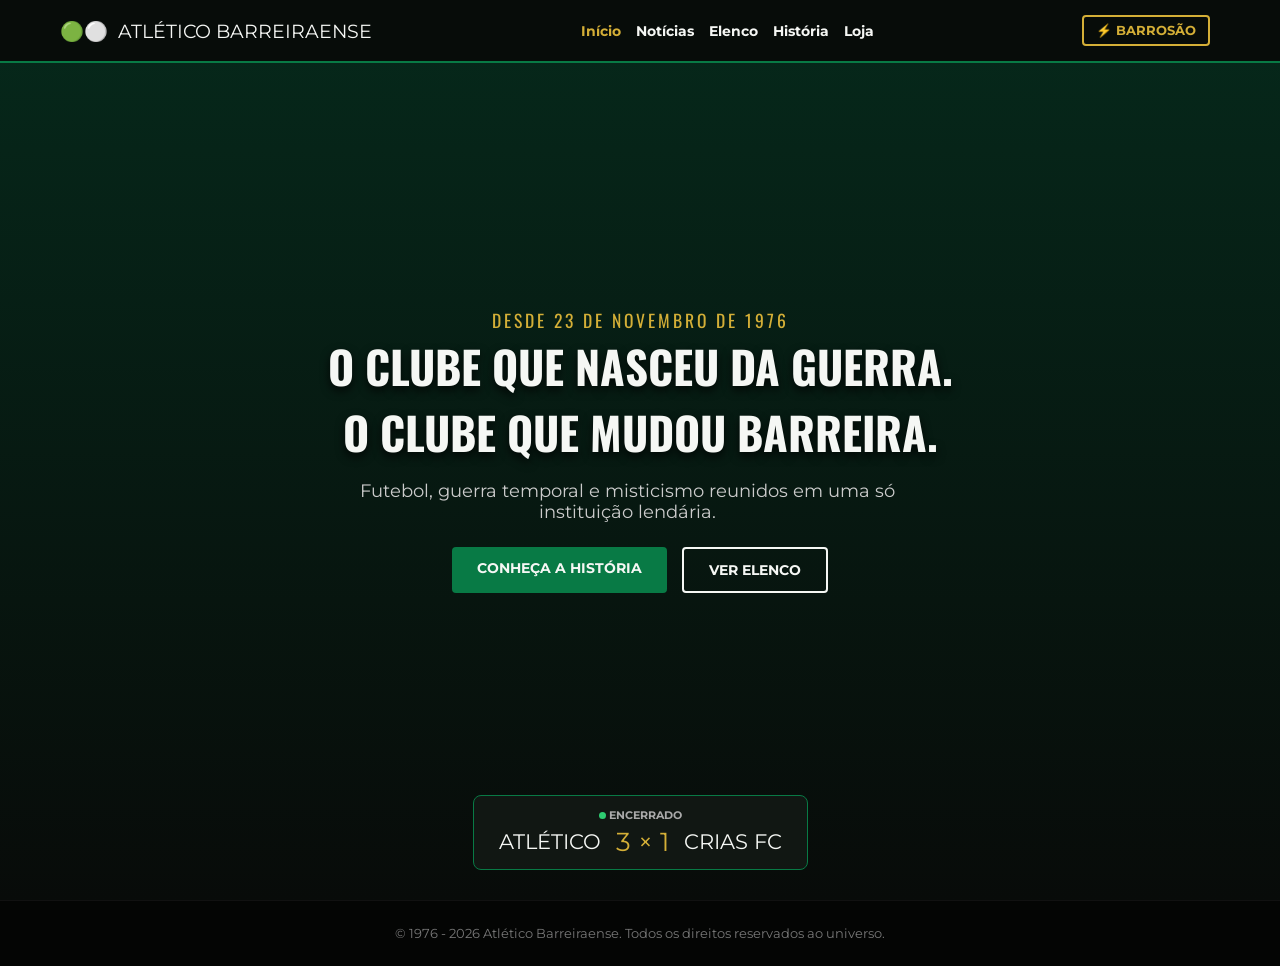
==== commit 0f7c6996: "Add files via upload" ====
--- a/index.html
+++ b/index.html
@@ -3,13 +3,15 @@
 <head>
     <meta charset="UTF-8">
     <meta name="viewport" content="width=device-width, initial-scale=1.0">
-    <title>Atlético Barreiraense | O Clube Que Nasceu da Guerra</title>
+    <title>Atlético Barreiraense | Início</title>
     <link rel="stylesheet" href="style.css">
     <link href="https://fonts.googleapis.com/css2?family=Montserrat:wght@400;600;700;900&family=Oswald:wght@500;700&display=swap" rel="stylesheet">
 </head>
-<body>
+<body id="main-body">
 
-    <!-- BARRA DE NAVEGAÇÃO DO UNIVERSO -->
+    <div id="toast-notification" class="toast">Ação realizada com sucesso!</div>
+
+    <!-- NAVBAR COM LINKS REAIS -->
     <header class="navbar-universe">
         <div class="nav-container">
             <div class="logo-area">
@@ -17,258 +19,40 @@
                 <span class="club-name">ATLÉTICO BARREIRAENSE</span>
             </div>
             <nav class="nav-links" id="nav-links">
-                <a href="#home" class="active">Início</a>
-                <a href="#noticias">Notícias</a>
-                <a href="#elenco">Elenco</a>
-                <a href="#historia">História</a>
-                <a href="#casa-barrosa">Casa Barrosa</a>
-                <a href="#loja">Loja</a>
+                <a href="index.html" class="active">Início</a>
+                <a href="noticias.html">Notícias</a>
+                <a href="elenco.html">Elenco</a>
+                <a href="historia.html">História</a>
+                <a href="loja.html">Loja</a>
             </nav>
             <div class="nav-actions">
-                <button id="btn-barrosao" class="barrosao-nav-btn">⚡ BARROSÃO</button>
-                <div class="menu-toggle" id="mobile-menu">
-                    <span></span>
-                    <span></span>
-                    <span></span>
-                </div>
+                <button class="barrosao-nav-btn" onclick="window.location.href='barrosao.html'">⚡ BARROSÃO</button>
+                <div class="menu-toggle" id="mobile-menu"><span></span><span></span><span></span></div>
             </div>
         </div>
     </header>
 
-    <!-- HERO CINEMATOGRÁFICO -->
-    <section id="home" class="hero-section">
+    <!-- HERO -->
+    <section class="hero-section">
         <div class="hero-overlay"></div>
         <div class="hero-content">
             <span class="founded-tag">DESDE 23 DE NOVEMBRO DE 1976</span>
-            <h1>UMA HISTÓRIA QUE COMEÇOU NO FUTEBOL.<br>UMA LENDA QUE ULTRAPASSOU O TEMPO.</h1>
-            <p>O clube que nasceu da guerra contra o CRIAS FC e moldou um universo inteiro de entidades, portais e realidades alternativas.</p>
+            <h1>O CLUBE QUE NASCEU DA GUERRA.<br>O CLUBE QUE MUDOU BARREIRA.</h1>
+            <p>Futebol, guerra temporal e misticismo reunidos em uma só instituição lendária.</p>
             <div class="hero-buttons">
-                <a href="#historia" class="btn btn-primary">CONHEÇA O ATLÉTICO</a>
-                <a href="#elenco" class="btn btn-secondary">VER ELENCO</a>
+                <a href="historia.html" class="btn btn-primary">CONHEÇA A HISTÓRIA</a>
+                <a href="elenco.html" class="btn btn-secondary">VER ELENCO</a>
             </div>
         </div>
-
-        <!-- PAINEL AO VIVO (SIMULADO) -->
         <div class="live-match-banner">
-            <div class="live-status"><span class="pulse-dot"></span> PARTIDA ENCERRADA</div>
-            <div class="match-scoreboard">
-               <span>ATLÉTICO BARREIRAENSE</span>
-               <span class="score">3 × 1</span>
-               <span>CRIAS FC</span>
-            </div>
-            <div class="match-subtitle">Campeonato Barrense — O Eco da Guerra Histórica</div>
+            <div class="live-status"><span class="pulse-dot"></span> ENCERRADO</div>
+            <div class="match-scoreboard"><span>ATLÉTICO</span> <span class="score">3 × 1</span> <span>CRIAS FC</span></div>
         </div>
     </section>
 
-    <!-- NOTÍCIAS -->
-    <section id="noticias" class="section-container">
-        <div class="section-header">
-            <h2>📰 CENTRAL DE NOTÍCIAS</h2>
-            <p>As últimas atualizações do clube e de seu universo</p>
-        </div>
-        <div class="news-grid">
-            <article class="news-card">
-                <div class="news-img bg-news-1"></div>
-                <div class="news-info">
-                    <span class="category">Elenco</span>
-                    <h3>Atlético Barreiraense anuncia novo reforço tático para a temporada temporal.</h3>
-                    <p class="date">28 de Março, 2026 • por Diretoria</p>
-                </div>
-            </article>
-            <article class="news-card">
-                <div class="news-img bg-news-2"></div>
-                <div class="news-info">
-                    <span class="category">Lendas</span>
-                    <h3>Piróka completa 15 anos de serviços ininterruptos (e ressurreições) ao clube.</h3>
-                    <p class="date">21 de Junho, 2026 • por Barrosão</p>
-                </div>
-            </article>
-            <article class="news-card">
-                <div class="news-img bg-news-3"></div>
-                <div class="news-info">
-                    <span class="category">Infraestrutura</span>
-                    <h3>Barrosão prepara novidades e portais dimensionais para a Casa Barrosa.</h3>
-                    <p class="date">15 de Março, 2026 • por Setor Místico</p>
-                </div>
-            </article>
-        </div>
-    </section>
-
-    <!-- ELENCO PRINCIPAL -->
-    <section id="elenco" class="section-container bg-darker">
-        <div class="section-header">
-            <h2>⚽ ELENCO & ENTIDADES</h2>
-            <p>Os nomes que construíram a lenda (clique para abrir o dossiê da Wikipédia interna)</p>
-        </div>
-        <div class="elenco-grid">
-            <div class="player-card" onclick="openPlayerModal('Barrosão', 'Entidade Suprema • Fundador', '1976', 'Fundador do Atlético e ser onipotente que moldou o clube e a realidade após a guerra contra o CRIAS FC. Ele controla os destinos de Barreira.')">
-                <div class="player-avatar barrosao-bg">👑</div>
-                <h3>Barrosão</h3>
-                <p class="role">Fundador • Entidade Suprema</p>
-            </div>
-            <div class="player-card" onclick="openPlayerModal('Piróka', 'Lenda do Clube • Atacante Temporal', '2009', 'Salvo das mãos do CRIAS FC, tornou-se a maior lenda viva (e post-mortem) do Atlético. Pai de Novo P1RÓK4 e avô de Piró Jr.')">
-                <div class="player-avatar piroka-bg">🟢</div>
-                <h3>Piróka</h3>
-                <p class="role">Lenda do Clube</p>
-            </div>
-            <div class="player-card" onclick="openPlayerModal('Beludão', 'Jogador • Cabelo Azul e Barba Rosa', '2015', 'Protagonista de rivalidades intensas, como com Pedro Simone, e jornadas de treinamento árduas sob a tutela de Gay Araújo.')">
-                <div class="player-avatar beludao-bg">🔵</div>
-                <h3>Beludão</h3>
-                <p class="role">Jogador / Místico</p>
-            </div>
-            <div class="player-card" onclick="openPlayerModal('Paula Vadinho', 'Guardiã da Casa Barrosa', '2021', 'Assume a guarda espiritual do clube após os trágicos e marcantes eventos envolvendo Stelamaris na Casa Barrosa.')">
-                <div class="player-avatar paula-bg">🩷</div>
-                <h3>Paula Vadinho</h3>
-                <p class="role">Guardiã Espiritual</p>
-            </div>
-        </div>
-    </section>
-
-    <!-- HISTÓRIA E LINHA DO TEMPO INTERATIVA -->
-    <section id="historia" class="section-container">
-        <div class="section-header">
-            <h2>📜 A HISTÓRIA & LINHA DO TEMPO</h2>
-            <p>Clique em um marco temporal para inspecionar os arquivos da época</p>
-        </div>
-        <div class="timeline">
-            <div class="timeline-item" onclick="openTimelineModal('1976: A Fundação', 'Fundação oficial do Atlético Barreiraense por Barrosão em 23 de novembro de 1976, concebido para estruturar a resistência contra o CRIAS FC.')">
-                <span class="t-year">1976</span>
-                <h4>A Fundação</h4>
-                <p>O nascimento do clube e a manifestação inicial de Barrosão.</p>
-            </div>
-            <div class="timeline-item" onclick="openTimelineModal('1980: A Guerra do Estádio', 'O conflito supremo de um mês inteiro contra o CRIAS FC. Terminou em outubro com a vitória heróica do Atlético e o desmanche do rival.')">
-                <span class="t-year">1980</span>
-                <h4>A Guerra do Estádio</h4>
-                <p>O conflito definitivo que moldou as fronteiras de Barreira.</p>
-            </div>
-            <div class="timeline-item" onclick="openTimelineModal('2009: A Chegada de Piróka', 'Piróka é integrado ao plantel após intervenção direta, iniciando seu legado imortal de 15 anos no clube.')">
-                <span class="t-year">2009</span>
-                <h4>A Chegada de Piróka</h4>
-                <p>O despertar da maior lenda dos gramados.</p>
-            </div>
-            <div class="timeline-item" onclick="openTimelineModal('2024-2026: Era Dimensional', 'Ressurreições via Trado, a ascensão da Ampulheta Temporal e os perigos trazidos por Cascaes nas Temporadas 4 e 5.')">
-                <span class="t-year">2024+</span>
-                <h4>Era Dimensional & Temporal</h4>
-                <p>Viagens no tempo, realidades alternativas e o retorno de Cascaes.</p>
-            </div>
-        </div>
-    </section>
-
-    <!-- CASA BARROSA (EXPERIÊNCIA INTERATIVA) -->
-    <section id="casa-barrosa" class="casa-barrosa-section">
-        <div class="casa-overlay">
-            <div class="casa-content">
-                <span class="sub-badge">LOCAL SAGRADO</span>
-                <h2>🏠 CASA BARROSA</h2>
-                <p>"Alguns lugares guardam histórias. Este guarda o próprio universo."</p>
-                <button class="btn btn-gold" onclick="openCasaBarrosaModal()">EXPLORAR MAPA DA CASA</button>
-            </div>
-        </div>
-    </section>
-
-    <!-- LOJA OFICIAL E CARRINHO -->
-    <section id="loja" class="section-container bg-darker">
-        <div class="section-header">
-            <h2>🛍️ LOJA BARREIRAENSE</h2>
-            <p>Adquira os mantos oficiais com tecnologia verde e branca</p>
-        </div>
-        <div class="store-grid">
-            <div class="product-card">
-                <div class="product-img">🟢⚪</div>
-                <h3>Camisa Oficial Atlético 2026</h3>
-                <p class="price">R$ 199,90</p>
-                <div class="product-options">
-                    <label>Tamanho:</label>
-                    <select id="size-camisa">
-                        <option value="P">P</option>
-                        <option value="M" selected>M</option>
-                        <option value="G">G</option>
-                        <option value="GG">GG</option>
-                    </select>
-                </div>
-                <button class="btn btn-primary" onclick="addCamisaToCart()">ADICIONAR AO CARRINHO</button>
-            </div>
-            <div class="product-card">
-                <div class="product-img">👑</div>
-                <h3>Boné Temático Barrosão</h3>
-                <p class="price">R$ 79,90</p>
-                <div class="product-options" style="margin-bottom: 27px;">
-                    <label>Modelo: Único</label>
-                </div>
-                <button class="btn btn-primary" onclick="addToCart('Boné Temático Barrosão (Único)', 79.90)">ADICIONAR AO CARRINHO</button>
-            </div>
-        </div>
-
-        <!-- CARRINHO FLUTUANTE MELHORADO -->
-        <div class="cart-box" id="cart-box">
-            <div class="cart-header-box">
-                <h4>🛒 Carrinho (<span id="cart-count">0</span>)</h4>
-                <span class="clear-cart" onclick="clearCart()">Limpar</span>
-            </div>
-            <ul id="cart-items">
-                <li style="color: #888; font-size: 0.85rem; text-align: center; padding: 10px 0;">Seu carrinho está vazio.</li>
-            </ul>
-            <div class="cart-total">
-                <span>Subtotal:</span>
-                <span id="cart-total-price">R$ 0,00</span>
-            </div>
-            <button class="btn btn-gold" style="width:100%; margin-top:10px;" onclick="checkout()">FINALIZAR COMPRA</button>
-        </div>
-    </section>
-
-    <!-- RODAPÉ -->
     <footer>
         <p>© 1976 - 2026 Atlético Barreiraense. Todos os direitos reservados ao universo.</p>
-        <p style="font-size: 0.8rem; color: #555; margin-top: 5px;">Criado sob a supervisão eterna da Entidade Suprema Barrosão.</p>
     </footer>
-
-    <!-- MODAL DO ELENCO -->
-    <div id="player-modal" class="modal">
-        <div class="modal-content">
-            <span class="close-btn" onclick="closePlayerModal()">&times;</span>
-            <h2 id="modal-title">Nome</h2>
-            <span id="modal-role" class="badge-role">Função</span>
-            <p><strong>📅 Ingresso no Clube:</strong> <span id="modal-date">XXXX</span></p>
-            <p id="modal-bio" class="bio-text">Biografia...</p>
-        </div>
-    </div>
-
-    <!-- MODAL DA TIMELINE -->
-    <div id="timeline-modal" class="modal">
-        <div class="modal-content">
-            <span class="close-btn" onclick="closeTimelineModal()">&times;</span>
-            <h2 id="t-modal-title" style="color: var(--dourado);">Título</h2>
-            <p id="t-modal-desc" class="bio-text" style="margin-top: 15px;">Descrição detalhada...</p>
-        </div>
-    </div>
-
-    <!-- MODAL MAPA DA CASA BARROSA -->
-    <div id="casa-modal" class="modal">
-        <div class="modal-content">
-            <span class="close-btn" onclick="closeCasaModal()">&times;</span>
-            <h2 style="color: var(--verde-atletico);">🏚️ Mapa da Casa Barrosa</h2>
-            <p class="bio-text" style="margin-bottom: 15px;">Escolha um cômodo para inspecionar:</p>
-            <div class="secret-files-list">
-                <div class="s-file" onclick="alert('Salão Principal: Onde as assembleias do clube e estratégias contra o Crias são desenhadas.')">🪑 Salão Principal</div>
-                <div class="s-file" onclick="alert('Arquivo Místico: Documentos das 5 temporadas e registros da linhagem de Piróka.')">📜 Arquivo Histórico</div>
-                <div class="s-file" onclick="alert('Sala de Troféus: Abriga as 27 taças conquistadas e relíquias de partidas lendárias.')">🏆 Sala de Troféus</div>
-            </div>
-        </div>
-    </div>
-
-    <!-- ÁREA SECRETA DO BARROSÃO -->
-    <div id="barrosao-secret-modal" class="secret-modal">
-        <div class="secret-content">
-            <span class="close-btn" onclick="closeBarrosaoSecret()" style="color: #D4AF37;">&times;</span>
-            <h1 class="secret-title">⚡ ARQUIVOS RESTRITOS DE BARROSÃO</h1>
-            <p class="secret-sub">Nível de Acesso: Ômega / Divino</p>
-            <div class="secret-files-list">
-                <div class="s-file" onclick="alert('Arquivo 001: A Origem - Antes de haver tempo, havia apenas o verde, o branco e a vontade de vencer o CRIAS.')">📁 ARQUIVO 001: A Origem Primordial</div>
-                <div class="s-file" onclick="alert('Arquivo 004: Piróka - A anomalia controlada que desafiou a morte em 21 de junho de 2024.')">📁 ARQUIVO 004: O Dossiê Piróka</div>
-                <div class="s-file" onclick="alert('Arquivo 007: A Ampulheta Temporal - Objeto sob custódia, capaz de reescrever 30 dias do destino de Barreira.')">⏳ ARQUIVO 007: A Ampulheta Temporal</div>
-            </div>
-        </div>
-    </div>
 
     <script src="script.js"></script>
 </body>
--- a/style.css
+++ b/style.css
@@ -7,597 +7,108 @@
     --cinza-card: #121814;
 }
 
-* {
-    margin: 0;
-    padding: 0;
-    box-sizing: border-box;
-    font-family: 'Montserrat', sans-serif;
-    scroll-behavior: smooth;
+::selection { background-color: var(--verde-atletico); color: var(--branco); }
+* { margin: 0; padding: 0; box-sizing: border-box; font-family: 'Montserrat', sans-serif; scroll-behavior: smooth; }
+body { background-color: var(--preto); color: var(--branco); overflow-x: hidden; }
+
+.toast {
+    position: fixed; top: 90px; right: 20px; background-color: var(--verde-atletico); color: var(--branco);
+    padding: 12px 20px; border-radius: 6px; font-weight: 600; font-size: 0.9rem; z-index: 3000;
+    opacity: 0; transform: translateY(-20px); transition: 0.3s ease; pointer-events: none;
 }
+.toast.show { opacity: 1; transform: translateY(0); }
 
-body {
-    background-color: var(--preto);
-    color: var(--branco);
-    overflow-x: hidden;
+.navbar-universe {
+    position: fixed; top: 0; left: 0; width: 100%; background: rgba(8, 11, 9, 0.95); border-bottom: 2px solid var(--verde-atletico); z-index: 1000; backdrop-filter: blur(10px);
 }
+.nav-container { max-width: 1200px; margin: 0 auto; display: flex; justify-content: space-between; align-items: center; padding: 15px 20px; }
+.logo-area { display: flex; align-items: center; gap: 10px; font-family: 'Oswald'; font-size: 1.2rem; }
+.nav-links { display: flex; gap: 15px; }
+.nav-links a { color: var(--branco); text-decoration: none; font-size: 0.85rem; font-weight: 700; transition: color 0.3s; }
+.nav-links a:hover, .nav-links a.active { color: var(--dourado); }
+.nav-actions { display: flex; align-items: center; gap: 10px; }
 
-/* NAVBAR E MOBILE TOGGLE */
-.navbar-universe {
-    position: fixed;
-    top: 0;
-    left: 0;
-    width: 100%;
-    background: rgba(8, 11, 9, 0.95);
-    border-bottom: 2px solid var(--verde-atletico);
-    z-index: 1000;
-    backdrop-filter: blur(10px);
+.barrosao-nav-btn { background: transparent; border: 2px solid var(--dourado); color: var(--dourado); padding: 6px 12px; font-weight: bold; cursor: pointer; border-radius: 4px; font-size: 0.8rem; transition: 0.3s; }
+.barrosao-nav-btn:hover { background: var(--dourado); color: var(--preto); }
+
+.hero-section {
+    position: relative; height: 100vh;
+    background: linear-gradient(rgba(4, 61, 39, 0.6), rgba(8, 11, 9, 0.95)), url('https://images.unsplash.com/photo-1508098682722-e99c43a406b2?auto=format&fit=crop&w=1920&q=80') center/cover;
+    display: flex; flex-direction: column; justify-content: center; align-items: center; text-align: center; padding: 0 20px;
 }
+.founded-tag { color: var(--dourado); font-family: 'Oswald'; letter-spacing: 3px; font-size: 1.1rem; margin-bottom: 15px; }
+.hero-content h1 { font-family: 'Oswald'; font-size: 2.8rem; margin-bottom: 15px; text-shadow: 0 4px 10px rgba(0,0,0,0.8); }
+.hero-content p { font-size: 1.1rem; max-width: 600px; margin-bottom: 25px; color: #ccc; }
+.hero-buttons { display: flex; gap: 15px; justify-content: center; }
 
-.nav-container {
-    max-width: 1200px;
-    margin: 0 auto;
-    display: flex;
-    justify-content: space-between;
-    align-items: center;
-    padding: 15px 20px;
-}
-
-.logo-area {
-    display: flex;
-    align-items: center;
-    gap: 10px;
-    font-family: 'Oswald', sans-serif;
-    font-size: 1.2rem;
-    letter-spacing: 1px;
-}
-
-.nav-links {
-    display: flex;
-    gap: 20px;
-}
-
-.nav-links a {
-    color: var(--branco);
-    text-decoration: none;
-    font-size: 0.9rem;
-    font-weight: 700;
-    transition: color 0.3s;
-}
-
-.nav-links a:hover, .nav-links a.active {
-    color: var(--dourado);
-}
-
-.nav-actions {
-    display: flex;
-    align-items: center;
-    gap: 15px;
-}
-
-.barrosao-nav-btn {
-    background: transparent;
-    border: 2px solid var(--dourado);
-    color: var(--dourado);
-    padding: 6px 12px;
-    font-weight: bold;
-    cursor: pointer;
-    border-radius: 4px;
-    transition: all 0.3s ease;
-}
-
-.barrosao-nav-btn:hover {
-    background: var(--dourado);
-    color: var(--preto);
-    box-shadow: 0 0 15px rgba(212, 175, 55, 0.6);
-}
-
-/* Menu Hambúrguer Mobile */
-.menu-toggle {
-    display: none;
-    flex-direction: column;
-    cursor: pointer;
-    gap: 5px;
-}
-
-.menu-toggle span {
-    width: 25px;
-    height: 3px;
-    background-color: var(--branco);
-    transition: 0.3s;
-}
-
-/* HERO SECTION */
-.hero-section {
-    position: relative;
-    height: 100vh;
-    background: linear-gradient(rgba(4, 61, 39, 0.6), rgba(8, 11, 9, 0.95)), url('https://images.unsplash.com/photo-1508098682722-e99c43a406b2?auto=format&fit=crop&w=1920&q=80') no-repeat center center/cover;
-    display: flex;
-    flex-direction: column;
-    justify-content: center;
-    align-items: center;
-    text-align: center;
-    padding: 0 20px;
-}
-
-.founded-tag {
-    color: var(--dourado);
-    font-family: 'Oswald', sans-serif;
-    letter-spacing: 3px;
-    font-size: 1.1rem;
-    margin-bottom: 15px;
-}
-
-.hero-content h1 {
-    font-family: 'Oswald', sans-serif;
-    font-size: 2.8rem;
-    line-height: 1.2;
-    margin-bottom: 15px;
-    text-shadow: 0 4px 10px rgba(0,0,0,0.8);
-}
-
-.hero-content p {
-    font-size: 1.1rem;
-    max-width: 650px;
-    margin-bottom: 30px;
-    color: #ccc;
-}
-
-.hero-buttons {
-    display: flex;
-    gap: 15px;
-    justify-content: center;
-}
-
-.btn {
-    padding: 12px 25px;
-    font-weight: 700;
-    text-decoration: none;
-    border-radius: 4px;
-    cursor: pointer;
-    transition: transform 0.2s, background-color 0.2s;
-}
-
-.btn:active { transform: scale(0.95); }
-
-.btn-primary {
-    background-color: var(--verde-atletico);
-    color: var(--branco);
-    border: none;
-}
-
+.btn { padding: 12px 25px; font-weight: 700; text-decoration: none; border-radius: 4px; cursor: pointer; transition: 0.2s; font-size: 0.9rem; }
+.btn-primary { background-color: var(--verde-atletico); color: var(--branco); border: none; }
 .btn-primary:hover { background-color: #0aa35c; }
-
-.btn-secondary {
-    background-color: transparent;
-    border: 2px solid var(--branco);
-    color: var(--branco);
-}
-
+.btn-secondary { background-color: transparent; border: 2px solid var(--branco); color: var(--branco); }
 .btn-secondary:hover { background-color: var(--branco); color: var(--preto); }
-
-.btn-gold {
-    background-color: var(--dourado);
-    color: var(--preto);
-    border: none;
-    font-weight: 900;
-}
-
+.btn-gold { background-color: var(--dourado); color: var(--preto); border: none; font-weight: 900; }
 .btn-gold:hover { background-color: #f3c643; }
 
-/* PAINEL AO VIVO */
 .live-match-banner {
-    position: absolute;
-    bottom: 30px;
-    background: rgba(18, 24, 20, 0.95);
-    border: 1px solid var(--verde-atletico);
-    padding: 12px 25px;
-    border-radius: 8px;
-    display: flex;
-    flex-direction: column;
-    align-items: center;
-    backdrop-filter: blur(5px);
+    position: absolute; bottom: 30px; background: rgba(18, 24, 20, 0.95);
+    border: 1px solid var(--verde-atletico); padding: 12px 25px; border-radius: 8px; text-align: center;
 }
+.live-status { font-size: 0.7rem; color: #aaa; font-weight: bold; margin-bottom: 4px; }
+.pulse-dot { width: 7px; height: 7px; background-color: #2ecc71; border-radius: 50%; display: inline-block; }
+.match-scoreboard { font-family: 'Oswald'; font-size: 1.3rem; display: flex; gap: 15px; align-items: center; }
+.score { color: var(--dourado); font-size: 1.6rem; }
 
-.live-status {
-    font-size: 0.7rem;
-    color: #aaa;
-    font-weight: bold;
-    display: flex;
-    align-items: center;
-    gap: 6px;
-    margin-bottom: 4px;
-    letter-spacing: 1px;
-}
-
-.pulse-dot {
-    width: 7px;
-    height: 7px;
-    background-color: #2ecc71;
-    border-radius: 50%;
-    animation: pulse 1.5s infinite;
-}
-
-.match-scoreboard {
-    font-family: 'Oswald', sans-serif;
-    font-size: 1.3rem;
-    display: flex;
-    gap: 15px;
-    align-items: center;
-}
-
-.score { color: var(--dourado); font-size: 1.6rem; }
-.match-subtitle { font-size: 0.75rem; color: #777; margin-top: 2px; }
-
-/* SEÇÕES GERAIS */
-.section-container {
-    padding: 80px 20px;
-    max-width: 1200px;
-    margin: 0 auto;
-}
-
-.bg-darker { background-color: var(--cinza-card); width: 100%; max-width: 100%; }
-
-.section-header {
-    text-align: center;
-    margin-bottom: 50px;
-}
-
-.section-header h2 {
-    font-family: 'Oswald', sans-serif;
-    font-size: 2.2rem;
-    color: var(--branco);
-    margin-bottom: 10px;
-}
-
+.section-container { padding: 60px 20px; max-width: 1200px; margin: 0 auto; }
+.section-header { text-align: center; margin-bottom: 40px; }
+.section-header h2 { font-family: 'Oswald'; font-size: 2.2rem; margin-bottom: 10px; }
 .section-header p { color: #888; font-size: 0.95rem; }
 
-/* NOTÍCIAS */
-.news-grid {
-    display: grid;
-    grid-template-columns: repeat(auto-fit, minmax(300px, 1fr));
-    gap: 30px;
-}
-
-.news-card {
-    background: var(--cinza-card);
-    border: 1px solid rgba(255,255,255,0.05);
-    border-radius: 8px;
-    overflow: hidden;
-    transition: transform 0.3s, border-color 0.3s;
-}
-
-.news-card:hover { transform: translateY(-5px); border-color: var(--verde-atletico); }
-
-.news-img {
-    height: 160px;
-    background-size: cover;
-    background-position: center;
-}
-
+.news-grid, .elenco-grid, .store-grid { display: grid; grid-template-columns: repeat(auto-fit, minmax(260px, 1fr)); gap: 25px; }
+.news-card, .player-card, .product-card { background: var(--cinza-card); border: 1px solid rgba(255,255,255,0.05); border-radius: 8px; padding: 20px; cursor: pointer; transition: 0.3s; text-align: center; }
+.news-card:hover, .player-card:hover { border-color: var(--verde-atletico); transform: translateY(-4px); }
+.news-img { height: 140px; background-size: cover; background-position: center; border-radius: 4px; margin-bottom: 12px; }
 .bg-news-1 { background-image: url('https://images.unsplash.com/photo-1518091043644-c1d4457512c6?auto=format&fit=crop&w=600&q=80'); }
 .bg-news-2 { background-image: url('https://images.unsplash.com/photo-1574629810360-7efbbe195018?auto=format&fit=crop&w=600&q=80'); }
 .bg-news-3 { background-image: url('https://images.unsplash.com/photo-1508098682722-e99c43a406b2?auto=format&fit=crop&w=600&q=80'); }
+.news-info h3 { font-size: 1rem; margin-bottom: 6px; }
 
-.news-info { padding: 20px; }
-.news-info .category { color: var(--verde-atletico); font-size: 0.75rem; font-weight: bold; text-transform: uppercase; }
-.news-info h3 { font-size: 1.1rem; margin: 10px 0; line-height: 1.4; }
-.news-info .date { font-size: 0.8rem; color: #777; }
-
-/* ELENCO */
-.elenco-grid {
-    display: grid;
-    grid-template-columns: repeat(auto-fit, minmax(220px, 1fr));
-    gap: 25px;
-    max-width: 1200px;
-    margin: 0 auto;
-}
-
-.player-card {
-    background: var(--preto);
-    border: 1px solid rgba(8, 122, 69, 0.3);
-    border-radius: 10px;
-    padding: 25px;
-    text-align: center;
-    cursor: pointer;
-    transition: all 0.3s;
-}
-
-.player-card:hover {
-    border-color: var(--dourado);
-    transform: translateY(-5px);
-    box-shadow: 0 10px 20px rgba(0,0,0,0.5);
-}
-
-.player-avatar {
-    width: 70px;
-    height: 70px;
-    border-radius: 50%;
-    margin: 0 auto 15px auto;
-    display: flex;
-    align-items: center;
-    justify-content: center;
-    font-size: 1.8rem;
-}
-
+.player-avatar { width: 70px; height: 70px; border-radius: 50%; margin: 0 auto 12px auto; display: flex; align-items: center; justify-content: center; font-size: 1.8rem; }
 .barrosao-bg { background: radial-gradient(circle, #D4AF37 0%, #043D27 100%); }
 .piroka-bg { background: radial-gradient(circle, #087A45 0%, #043D27 100%); }
 .beludao-bg { background: radial-gradient(circle, #3498db 0%, #043D27 100%); }
 .paula-bg { background: radial-gradient(circle, #e84393 0%, #043D27 100%); }
 
-.player-card h3 { font-size: 1.2rem; margin-bottom: 5px; }
-.player-card .role { font-size: 0.8rem; color: var(--dourado); }
+.timeline { border-left: 2px solid var(--verde-atletico); padding-left: 30px; max-width: 800px; margin: 0 auto; }
+.timeline-item { position: relative; margin-bottom: 35px; cursor: pointer; }
+.timeline-item::before { content: ''; position: absolute; left: -36px; top: 5px; width: 12px; height: 12px; border-radius: 50%; background-color: var(--dourado); }
+.t-year { font-family: 'Oswald'; color: var(--dourado); font-size: 1.2rem; }
 
-/* TIMELINE INTERATIVA */
-.timeline {
-    border-left: 2px solid var(--verde-atletico);
-    padding-left: 30px;
-    margin: 0 auto;
-    max-width: 800px;
+.cart-box {
+    position: fixed; bottom: 20px; right: 20px; background: #0f1411; border: 2px solid var(--verde-atletico);
+    width: 300px; padding: 15px; border-radius: 10px; box-shadow: 0 10px 30px rgba(0,0,0,0.8); z-index: 999;
 }
+.cart-header-box { display: flex; justify-content: space-between; align-items: center; border-bottom: 1px solid #222; padding-bottom: 6px; margin-bottom: 8px; }
+.cart-header-box h4 { font-family: 'Oswald'; font-size: 1rem; }
+.clear-cart { font-size: 0.75rem; color: #ff5555; cursor: pointer; }
+#cart-items { list-style: none; max-height: 110px; overflow-y: auto; margin-bottom: 8px; }
+#cart-items li { font-size: 0.85rem; margin-bottom: 4px; display: flex; justify-content: space-between; color: #ccc; }
+.cart-total { display: flex; justify-content: space-between; font-weight: bold; font-size: 0.95rem; border-top: 1px solid #222; padding-top: 6px; }
 
-.timeline-item {
-    position: relative;
-    margin-bottom: 40px;
-    cursor: pointer;
-    transition: transform 0.2s;
+.modal {
+    display: none; position: fixed; top: 0; left: 0; width: 100%; height: 100%;
+    background: rgba(0,0,0,0.85); z-index: 2000; justify-content: center; align-items: center; padding: 20px; backdrop-filter: blur(5px);
 }
-
-.timeline-item:hover {
-    transform: translateX(5px);
+.modal-content {
+    background: var(--cinza-card); border: 2px solid var(--verde-atletico); padding: 30px; border-radius: 10px;
+    width: 100%; max-width: 500px; position: relative; box-shadow: 0 15px 35px rgba(0,0,0,0.9);
 }
-
-.timeline-item::before {
-    content: '';
-    position: absolute;
-    left: -36px;
-    top: 5px;
-    width: 12px;
-    height: 12px;
-    border-radius: 50%;
-    background-color: var(--dourado);
-    border: 2px solid var(--preto);
-    transition: background-color 0.2s, transform 0.2s;
-}
-
-.timeline-item:hover::before {
-    background-color: var(--branco);
-    transform: scale(1.3);
-}
-
-.t-year {
-    font-family: 'Oswald', sans-serif;
-    color: var(--dourado);
-    font-size: 1.2rem;
-    font-weight: bold;
-}
-
-.timeline-item h4 { font-size: 1.1rem; margin: 5px 0; }
-.timeline-item p { color: #aaa; font-size: 0.9rem; }
-
-/* CASA BARROSA */
-.casa-barrosa-section {
-    height: 70vh;
-    background: linear-gradient(rgba(0,0,0,0.85), rgba(4,61,39,0.8)), url('https://images.unsplash.com/photo-1513694203232-719a280e022f?auto=format&fit=crop&w=1920&q=80') center/cover fixed;
-    display: flex;
-    align-items: center;
-    justify-content: center;
-    text-align: center;
-    padding: 0 20px;
-}
-
-.sub-badge { color: var(--dourado); font-family: 'Oswald'; letter-spacing: 2px; }
-.casa-content h2 { font-family: 'Oswald'; font-size: 3rem; margin: 10px 0; }
-.casa-content p { color: #ddd; font-size: 1.1rem; margin-bottom: 25px; font-style: italic; }
-
-/* LOJA */
-.store-grid {
-    display: grid;
-    grid-template-columns: repeat(auto-fit, minmax(260px, 1fr));
-    gap: 30px;
-    max-width: 1200px;
-    margin: 0 auto;
-}
-
-.product-card {
-    background: var(--preto);
-    border: 1px solid rgba(255,255,255,0.05);
-    border-radius: 8px;
-    padding: 20px;
-    text-align: center;
-    display: flex;
-    flex-direction: column;
-    justify-content: space-between;
-}
-
-.product-img {
-    height: 140px;
-    background: #1a231e;
-    border-radius: 6px;
-    display: flex;
-    align-items: center;
-    justify-content: center;
-    font-size: 3rem;
-    margin-bottom: 15px;
-}
-
-.product-card h3 { font-size: 1rem; margin-bottom: 8px; }
-.product-card .price { color: var(--dourado); font-weight: bold; font-size: 1.2rem; margin-bottom: 12px; }
-
-.product-options {
-    margin-bottom: 15px;
-    display: flex;
-    justify-content: center;
-    align-items: center;
-    gap: 8px;
-    font-size: 0.85rem;
-    color: #aaa;
-}
-
-.product-options select {
-    background: #1e2922;
-    color: var(--branco);
-    border: 1px solid var(--verde-atletico);
-    padding: 4px 8px;
-    border-radius: 4px;
-    cursor: pointer;
-}
-
-/* CARRINHO FLUTUANTE MELHORADO */
-.cart-box {
-    position: fixed;
-    bottom: 20px;
-    right: 20px;
-    background: #0f1411;
-    border: 2px solid var(--verde-atletico);
-    width: 310px;
-    padding: 15px 20px;
-    border-radius: 10px;
-    box-shadow: 0 10px 30px rgba(0,0,0,0.8);
-    z-index: 999;
-}
-
-.cart-header-box {
-    display: flex;
-    justify-content: space-between;
-    align-items: center;
-    border-bottom: 1px solid #222;
-    padding-bottom: 8px;
-    margin-bottom: 10px;
-}
-
-.cart-header-box h4 { font-family: 'Oswald'; font-size: 1.1rem; }
-.clear-cart { font-size: 0.75rem; color: #ff5555; cursor: pointer; }
-.clear-cart:hover { text-decoration: underline; }
-
-#cart-items { list-style: none; max-height: 130px; overflow-y: auto; margin-bottom: 10px; }
-#cart-items li { font-size: 0.85rem; margin-bottom: 6px; display: flex; justify-content: space-between; color: #ccc; border-bottom: 1px dashed #1a231e; padding-bottom: 3px; }
-.cart-total { display: flex; justify-content: space-between; font-weight: bold; font-size: 0.95rem; border-top: 1px solid #222; padding-top: 8px; }
-
-/* MODAIS */
-.modal, .secret-modal {
-    display: none;
-    position: fixed;
-    top: 0; left: 0; width: 100%; height: 100%;
-    background: rgba(0,0,0,0.85);
-    z-index: 2000;
-    justify-content: center;
-    align-items: center;
-    padding: 20px;
-}
-
-.modal-content {
-    background: var(--cinza-card);
-    border: 2px solid var(--verde-atletico);
-    padding: 30px;
-    border-radius: 10px;
-    width: 100%; max-width: 500px;
-    position: relative;
-    box-shadow: 0 15px 35px rgba(0,0,0,0.9);
-}
-
-.secret-content {
-    background: #000;
-    border: 2px solid var(--dourado);
-    padding: 40px;
-    border-radius: 10px;
-    width: 100%; max-width: 600px;
-    position: relative;
-    box-shadow: 0 0 40px rgba(212, 175, 55, 0.3);
-}
-
-.close-btn {
-    position: absolute;
-    top: 15px; right: 20px;
-    font-size: 1.5rem;
-    cursor: pointer;
-    color: #aaa;
-}
+.close-btn { position: absolute; top: 15px; right: 20px; font-size: 1.5rem; cursor: pointer; color: #aaa; }
 .close-btn:hover { color: #fff; }
-
-.badge-role {
-    display: inline-block;
-    background: var(--verde-atletico);
-    color: #fff;
-    padding: 3px 8px;
-    border-radius: 4px;
-    font-size: 0.75rem;
-    margin: 10px 0;
-}
-
 .bio-text { margin-top: 15px; font-size: 0.95rem; color: #ccc; line-height: 1.6; }
 
-/* ARQUIVOS SECRETS E LISTAS */
 .secret-title { font-family: 'Oswald'; color: var(--dourado); font-size: 1.8rem; margin-bottom: 5px; }
 .secret-sub { color: #777; font-size: 0.8rem; margin-bottom: 20px; letter-spacing: 2px; }
-.secret-files-list { display: flex; flex-direction: column; gap: 10px; }
-.s-file {
-    background: #111;
-    border: 1px solid #333;
-    padding: 12px;
-    border-radius: 5px;
-    cursor: pointer;
-    font-size: 0.9rem;
-    transition: 0.2s;
-    color: #ddd;
-}
-.s-file:hover { border-color: var(--dourado); color: var(--dourado); padding-left: 15px; background: #161616; }
+.s-file { background: #111; border: 1px solid #333; padding: 12px; border-radius: 5px; cursor: pointer; font-size: 0.9rem; color: #ddd; margin-bottom: 10px; transition: 0.2s; }
+.s-file:hover { border-color: var(--dourado); color: var(--dourado); }
 
-/* RODAPÉ */
-footer {
-    background: #040504;
-    text-align: center;
-    padding: 30px 20px;
-    border-top: 1px solid #111;
-    color: #777;
-    font-size: 0.85rem;
-}
-
-@keyframes pulse {
-    0% { opacity: 1; }
-    50% { opacity: 0.3; }
-    100% { opacity: 1; }
-}
-
-/* RESPONSIVIDADE PARA CELULARES */
-@media (max-width: 768px) {
-    .nav-links {
-        display: none;
-        flex-direction: column;
-        position: absolute;
-        top: 65px;
-        left: 0;
-        width: 100%;
-        background: rgba(8, 11, 9, 0.98);
-        padding: 20px;
-        border-bottom: 2px solid var(--verde-atletico);
-        text-align: center;
-        gap: 15px;
-    }
-    .nav-links.active {
-        display: flex;
-    }
-    .menu-toggle {
-        display: flex;
-    }
-    .hero-content h1 {
-        font-size: 2.1rem;
-    }
-    .hero-content p {
-        font-size: 0.95rem;
-    }
-    .hero-buttons {
-        flex-direction: column;
-        width: 100%;
-        padding: 0 20px;
-    }
-    .btn {
-        width: 100%;
-        text-align: center;
-    }
-    .cart-box {
-        width: 90%;
-        left: 5%;
-        right: 5%;
-        bottom: 10px;
-    }
-}+footer { background: #040504; text-align: center; padding: 25px 20px; border-top: 1px solid #111; color: #777; font-size: 0.8rem; }
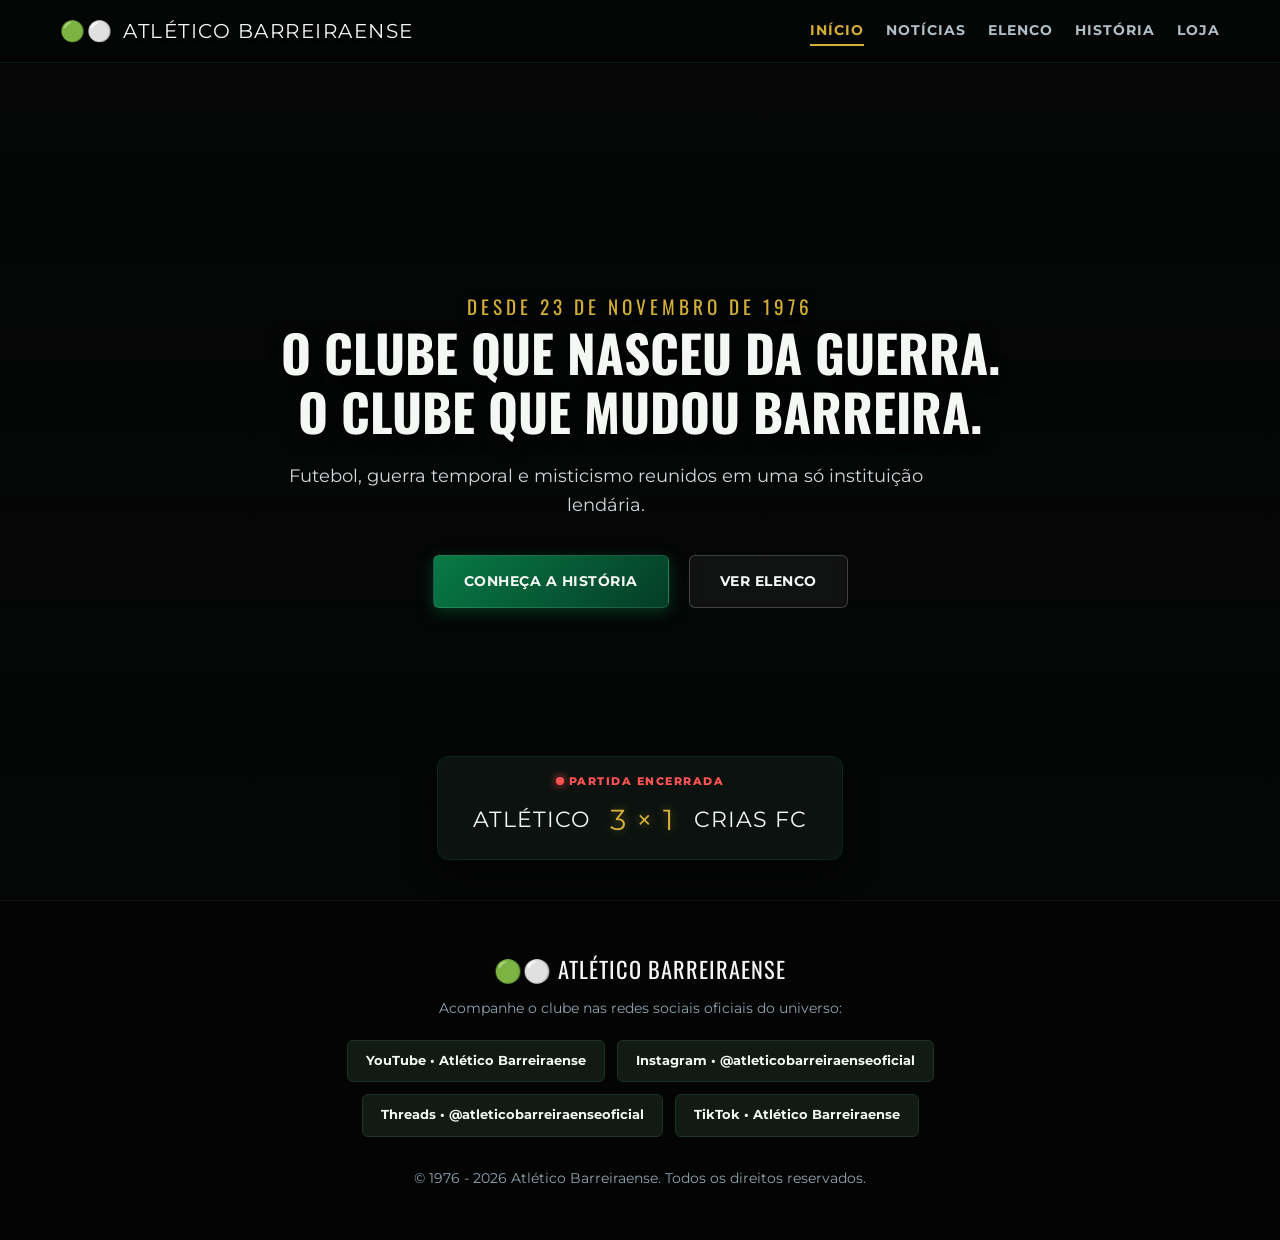
==== commit c9ad1b48: "Add files via upload" ====
--- a/index.html
+++ b/index.html
@@ -7,11 +7,10 @@
     <link rel="stylesheet" href="style.css">
     <link href="https://fonts.googleapis.com/css2?family=Montserrat:wght@400;600;700;900&family=Oswald:wght@500;700&display=swap" rel="stylesheet">
 </head>
-<body id="main-body">
+<body>
 
     <div id="toast-notification" class="toast">Ação realizada com sucesso!</div>
 
-    <!-- NAVBAR COM LINKS REAIS -->
     <header class="navbar-universe">
         <div class="nav-container">
             <div class="logo-area">
@@ -25,14 +24,9 @@
                 <a href="historia.html">História</a>
                 <a href="loja.html">Loja</a>
             </nav>
-            <div class="nav-actions">
-                <button class="barrosao-nav-btn" onclick="window.location.href='barrosao.html'">⚡ BARROSÃO</button>
-                <div class="menu-toggle" id="mobile-menu"><span></span><span></span><span></span></div>
-            </div>
         </div>
     </header>
 
-    <!-- HERO -->
     <section class="hero-section">
         <div class="hero-overlay"></div>
         <div class="hero-content">
@@ -45,13 +39,23 @@
             </div>
         </div>
         <div class="live-match-banner">
-            <div class="live-status"><span class="pulse-dot"></span> ENCERRADO</div>
+            <div class="live-status"><span class="pulse-dot"></span> PARTIDA ENCERRADA</div>
             <div class="match-scoreboard"><span>ATLÉTICO</span> <span class="score">3 × 1</span> <span>CRIAS FC</span></div>
         </div>
     </section>
 
     <footer>
-        <p>© 1976 - 2026 Atlético Barreiraense. Todos os direitos reservados ao universo.</p>
+        <div class="footer-content">
+            <div class="footer-logo">🟢⚪ ATLÉTICO BARREIRAENSE</div>
+            <p>Acompanhe o clube nas redes sociais oficiais do universo:</p>
+            <div class="social-links">
+                <a href="https://youtube.com" target="_blank" class="social-btn youtube">YouTube • Atlético Barreiraense</a>
+                <a href="https://instagram.com/atleticobarreiraenseoficial" target="_blank" class="social-btn instagram">Instagram • @atleticobarreiraenseoficial</a>
+                <a href="https://threads.net/@atleticobarreiraenseoficial" target="_blank" class="social-btn threads">Threads • @atleticobarreiraenseoficial</a>
+                <a href="https://tiktok.com" target="_blank" class="social-btn tiktok">TikTok • Atlético Barreiraense</a>
+            </div>
+            <p class="copyright">© 1976 - 2026 Atlético Barreiraense. Todos os direitos reservados.</p>
+        </div>
     </footer>
 
     <script src="script.js"></script>
--- a/style.css
+++ b/style.css
@@ -1,114 +1,628 @@
 :root {
     --verde-atletico: #087A45;
+    --verde-claro: #0ea35c;
     --verde-escuro: #043D27;
     --branco: #F5F7F4;
     --dourado: #D4AF37;
-    --preto: #080B09;
-    --cinza-card: #121814;
-}
-
-::selection { background-color: var(--verde-atletico); color: var(--branco); }
-* { margin: 0; padding: 0; box-sizing: border-box; font-family: 'Montserrat', sans-serif; scroll-behavior: smooth; }
-body { background-color: var(--preto); color: var(--branco); overflow-x: hidden; }
-
+    --preto: #050706;
+    --cinza-card: #0e1411;
+    --cinza-borda: rgba(8, 122, 69, 0.2);
+}
+
+::selection {
+    background-color: var(--verde-atletico);
+    color: var(--branco);
+}
+
+* {
+    margin: 0;
+    padding: 0;
+    box-sizing: border-box;
+    font-family: 'Montserrat', sans-serif;
+    scroll-behavior: smooth;
+}
+
+body {
+    background-color: var(--preto);
+    color: var(--branco);
+    overflow-x: hidden;
+    line-height: 1.6;
+}
+
+/* --- ANIMAÇÃO DE TRANSIÇÃO DE PÁGINAS --- */
+body {
+    animation: pageTransitionIn 0.4s cubic-bezier(0.165, 0.84, 0.44, 1) forwards;
+}
+
+@keyframes pageTransitionIn {
+    from {
+        opacity: 0;
+        transform: translateY(10px);
+    }
+    to {
+        opacity: 1;
+        transform: translateY(0);
+    }
+}
+
+body.page-fade-out {
+    animation: pageTransitionOut 0.3s cubic-bezier(0.165, 0.84, 0.44, 1) forwards;
+}
+
+@keyframes pageTransitionOut {
+    from {
+        opacity: 1;
+        transform: translateY(0);
+    }
+    to {
+        opacity: 0;
+        transform: translateY(-10px);
+    }
+}
+
+/* TOAST FLUTUANTE PREMIUM */
 .toast {
-    position: fixed; top: 90px; right: 20px; background-color: var(--verde-atletico); color: var(--branco);
-    padding: 12px 20px; border-radius: 6px; font-weight: 600; font-size: 0.9rem; z-index: 3000;
-    opacity: 0; transform: translateY(-20px); transition: 0.3s ease; pointer-events: none;
-}
-.toast.show { opacity: 1; transform: translateY(0); }
-
+    position: fixed;
+    top: 90px;
+    right: 20px;
+    background: linear-gradient(135deg, var(--verde-atletico), var(--verde-escuro));
+    color: var(--branco);
+    padding: 14px 24px;
+    border-radius: 8px;
+    font-weight: 700;
+    font-size: 0.9rem;
+    box-shadow: 0 10px 30px rgba(0,0,0,0.6);
+    border: 1px solid rgba(212, 175, 55, 0.3);
+    z-index: 3000;
+    opacity: 0;
+    transform: translateY(-20px);
+    transition: opacity 0.3s ease, transform 0.3s ease;
+    pointer-events: none;
+}
+.toast.show {
+    opacity: 1;
+    transform: translateY(0);
+}
+
+/* NAVBAR DE ELITE */
 .navbar-universe {
-    position: fixed; top: 0; left: 0; width: 100%; background: rgba(8, 11, 9, 0.95); border-bottom: 2px solid var(--verde-atletico); z-index: 1000; backdrop-filter: blur(10px);
-}
-.nav-container { max-width: 1200px; margin: 0 auto; display: flex; justify-content: space-between; align-items: center; padding: 15px 20px; }
-.logo-area { display: flex; align-items: center; gap: 10px; font-family: 'Oswald'; font-size: 1.2rem; }
-.nav-links { display: flex; gap: 15px; }
-.nav-links a { color: var(--branco); text-decoration: none; font-size: 0.85rem; font-weight: 700; transition: color 0.3s; }
-.nav-links a:hover, .nav-links a.active { color: var(--dourado); }
-.nav-actions { display: flex; align-items: center; gap: 10px; }
-
-.barrosao-nav-btn { background: transparent; border: 2px solid var(--dourado); color: var(--dourado); padding: 6px 12px; font-weight: bold; cursor: pointer; border-radius: 4px; font-size: 0.8rem; transition: 0.3s; }
-.barrosao-nav-btn:hover { background: var(--dourado); color: var(--preto); }
-
+    position: fixed;
+    top: 0;
+    left: 0;
+    width: 100%;
+    background: rgba(5, 7, 6, 0.85);
+    border-bottom: 1px solid var(--cinza-borda);
+    z-index: 1000;
+    backdrop-filter: blur(12px);
+}
+
+.nav-container {
+    max-width: 1200px;
+    margin: 0 auto;
+    display: flex;
+    justify-content: space-between;
+    align-items: center;
+    padding: 15px 20px;
+}
+
+.logo-area {
+    display: flex;
+    align-items: center;
+    gap: 10px;
+    font-family: 'Oswald', sans-serif;
+    font-size: 1.25rem;
+    letter-spacing: 1.5px;
+    color: var(--branco);
+    text-shadow: 0 2px 4px rgba(0,0,0,0.5);
+}
+
+.nav-links {
+    display: flex;
+    gap: 22px;
+}
+
+.nav-links a {
+    color: #b0bfc5;
+    text-decoration: none;
+    font-size: 0.85rem;
+    font-weight: 700;
+    text-transform: uppercase;
+    letter-spacing: 1px;
+    transition: color 0.3s ease;
+    position: relative;
+}
+
+.nav-links a::after {
+    content: '';
+    position: absolute;
+    width: 0;
+    height: 2px;
+    bottom: -4px;
+    left: 0;
+    background-color: var(--dourado);
+    transition: width 0.3s ease;
+}
+
+.nav-links a:hover, .nav-links a.active {
+    color: var(--dourado);
+}
+
+.nav-links a:hover::after, .nav-links a.active::after {
+    width: 100%;
+}
+
+.nav-actions {
+    display: flex;
+    align-items: center;
+    gap: 15px;
+}
+
+.barrosao-nav-btn {
+    background: linear-gradient(135deg, rgba(212,175,55,0.1), rgba(4,61,39,0.3));
+    border: 1px solid var(--dourado);
+    color: var(--dourado);
+    padding: 8px 16px;
+    font-weight: 800;
+    font-family: 'Oswald', sans-serif;
+    letter-spacing: 1px;
+    cursor: pointer;
+    border-radius: 6px;
+    font-size: 0.85rem;
+    transition: all 0.3s ease;
+}
+
+.barrosao-nav-btn:hover {
+    background: var(--dourado);
+    color: var(--preto);
+    box-shadow: 0 0 20px rgba(212, 175, 55, 0.5);
+    transform: translateY(-2px);
+}
+
+/* HERO SECTION CINEMATOGRÁFICA */
 .hero-section {
-    position: relative; height: 100vh;
-    background: linear-gradient(rgba(4, 61, 39, 0.6), rgba(8, 11, 9, 0.95)), url('https://images.unsplash.com/photo-1508098682722-e99c43a406b2?auto=format&fit=crop&w=1920&q=80') center/cover;
-    display: flex; flex-direction: column; justify-content: center; align-items: center; text-align: center; padding: 0 20px;
-}
-.founded-tag { color: var(--dourado); font-family: 'Oswald'; letter-spacing: 3px; font-size: 1.1rem; margin-bottom: 15px; }
-.hero-content h1 { font-family: 'Oswald'; font-size: 2.8rem; margin-bottom: 15px; text-shadow: 0 4px 10px rgba(0,0,0,0.8); }
-.hero-content p { font-size: 1.1rem; max-width: 600px; margin-bottom: 25px; color: #ccc; }
-.hero-buttons { display: flex; gap: 15px; justify-content: center; }
-
-.btn { padding: 12px 25px; font-weight: 700; text-decoration: none; border-radius: 4px; cursor: pointer; transition: 0.2s; font-size: 0.9rem; }
-.btn-primary { background-color: var(--verde-atletico); color: var(--branco); border: none; }
-.btn-primary:hover { background-color: #0aa35c; }
-.btn-secondary { background-color: transparent; border: 2px solid var(--branco); color: var(--branco); }
-.btn-secondary:hover { background-color: var(--branco); color: var(--preto); }
-.btn-gold { background-color: var(--dourado); color: var(--preto); border: none; font-weight: 900; }
-.btn-gold:hover { background-color: #f3c643; }
-
+    position: relative;
+    height: 100vh;
+    background: linear-gradient(180deg, rgba(5,7,6,0.3) 0%, rgba(5,7,6,0.9) 80%, var(--preto) 100%), 
+                url('https://images.unsplash.com/photo-1508098682722-e99c43a406b2?auto=format&fit=crop&w=1920&q=80') center/cover;
+    display: flex;
+    flex-direction: column;
+    justify-content: center;
+    align-items: center;
+    text-align: center;
+    padding: 0 20px;
+}
+
+.founded-tag {
+    color: var(--dourado);
+    font-family: 'Oswald', sans-serif;
+    letter-spacing: 4px;
+    font-size: 1.2rem;
+    margin-bottom: 15px;
+    text-transform: uppercase;
+    text-shadow: 0 2px 8px rgba(0,0,0,0.8);
+}
+
+.hero-content h1 {
+    font-family: 'Oswald', sans-serif;
+    font-size: 3.2rem;
+    line-height: 1.15;
+    margin-bottom: 20px;
+    text-shadow: 0 4px 15px rgba(0,0,0,0.9);
+    max-width: 900px;
+}
+
+.hero-content p {
+    font-size: 1.15rem;
+    max-width: 650px;
+    margin-bottom: 35px;
+    color: #cfd8dc;
+}
+
+.hero-buttons {
+    display: flex;
+    gap: 20px;
+    justify-content: center;
+}
+
+/* BOTÕES REFINADOS */
+.btn {
+    padding: 14px 30px;
+    font-weight: 700;
+    text-decoration: none;
+    border-radius: 6px;
+    cursor: pointer;
+    transition: all 0.3s ease;
+    font-size: 0.9rem;
+    letter-spacing: 0.5px;
+    text-transform: uppercase;
+}
+.btn:active { transform: scale(0.97); }
+
+.btn-primary {
+    background: linear-gradient(135deg, var(--verde-atletico), var(--verde-escuro));
+    color: var(--branco);
+    border: 1px solid rgba(255,255,255,0.1);
+    box-shadow: 0 4px 15px rgba(8,122,69,0.4);
+}
+.btn-primary:hover {
+    background: linear-gradient(135deg, var(--verde-claro), var(--verde-atletico));
+    box-shadow: 0 6px 20px rgba(8,122,69,0.7);
+    transform: translateY(-2px);
+}
+
+.btn-secondary {
+    background: rgba(255,255,255,0.05);
+    border: 1px solid rgba(255,255,255,0.2);
+    color: var(--branco);
+    backdrop-filter: blur(5px);
+}
+.btn-secondary:hover {
+    background: var(--branco);
+    color: var(--preto);
+    transform: translateY(-2px);
+}
+
+.btn-gold {
+    background: linear-gradient(135deg, #f1c40f, var(--dourado));
+    color: var(--preto);
+    border: none;
+    font-weight: 900;
+    box-shadow: 0 4px 15px rgba(212,175,55,0.4);
+}
+.btn-gold:hover {
+    background: #f3c643;
+    box-shadow: 0 6px 20px rgba(212,175,55,0.7);
+    transform: translateY(-2px);
+}
+
+/* PLACAR AO VIVO MODERNO */
 .live-match-banner {
-    position: absolute; bottom: 30px; background: rgba(18, 24, 20, 0.95);
-    border: 1px solid var(--verde-atletico); padding: 12px 25px; border-radius: 8px; text-align: center;
-}
-.live-status { font-size: 0.7rem; color: #aaa; font-weight: bold; margin-bottom: 4px; }
-.pulse-dot { width: 7px; height: 7px; background-color: #2ecc71; border-radius: 50%; display: inline-block; }
-.match-scoreboard { font-family: 'Oswald'; font-size: 1.3rem; display: flex; gap: 15px; align-items: center; }
-.score { color: var(--dourado); font-size: 1.6rem; }
-
-.section-container { padding: 60px 20px; max-width: 1200px; margin: 0 auto; }
-.section-header { text-align: center; margin-bottom: 40px; }
-.section-header h2 { font-family: 'Oswald'; font-size: 2.2rem; margin-bottom: 10px; }
-.section-header p { color: #888; font-size: 0.95rem; }
-
-.news-grid, .elenco-grid, .store-grid { display: grid; grid-template-columns: repeat(auto-fit, minmax(260px, 1fr)); gap: 25px; }
-.news-card, .player-card, .product-card { background: var(--cinza-card); border: 1px solid rgba(255,255,255,0.05); border-radius: 8px; padding: 20px; cursor: pointer; transition: 0.3s; text-align: center; }
-.news-card:hover, .player-card:hover { border-color: var(--verde-atletico); transform: translateY(-4px); }
-.news-img { height: 140px; background-size: cover; background-position: center; border-radius: 4px; margin-bottom: 12px; }
-.bg-news-1 { background-image: url('https://images.unsplash.com/photo-1518091043644-c1d4457512c6?auto=format&fit=crop&w=600&q=80'); }
-.bg-news-2 { background-image: url('https://images.unsplash.com/photo-1574629810360-7efbbe195018?auto=format&fit=crop&w=600&q=80'); }
-.bg-news-3 { background-image: url('https://images.unsplash.com/photo-1508098682722-e99c43a406b2?auto=format&fit=crop&w=600&q=80'); }
-.news-info h3 { font-size: 1rem; margin-bottom: 6px; }
-
-.player-avatar { width: 70px; height: 70px; border-radius: 50%; margin: 0 auto 12px auto; display: flex; align-items: center; justify-content: center; font-size: 1.8rem; }
-.barrosao-bg { background: radial-gradient(circle, #D4AF37 0%, #043D27 100%); }
+    position: absolute;
+    bottom: 40px;
+    background: rgba(14, 20, 17, 0.9);
+    border: 1px solid var(--cinza-borda);
+    padding: 16px 35px;
+    border-radius: 12px;
+    text-align: center;
+    backdrop-filter: blur(10px);
+    box-shadow: 0 10px 30px rgba(0,0,0,0.8);
+}
+.live-status {
+    font-size: 0.7rem;
+    color: #ff5252;
+    font-weight: 800;
+    margin-bottom: 6px;
+    letter-spacing: 1.5px;
+}
+.pulse-dot {
+    width: 8px;
+    height: 8px;
+    background-color: #ff5252;
+    border-radius: 50%;
+    display: inline-block;
+    box-shadow: 0 0 8px #ff5252;
+}
+.match-scoreboard {
+    font-family: 'Oswald', sans-serif;
+    font-size: 1.4rem;
+    display: flex;
+    gap: 20px;
+    align-items: center;
+    letter-spacing: 1px;
+}
+.score { color: var(--dourado); font-size: 1.8rem; text-shadow: 0 0 10px rgba(212,175,55,0.4); }
+
+/* SEÇÕES COMUNS */
+.section-container {
+    padding: 90px 20px;
+    max-width: 1200px;
+    margin: 0 auto;
+}
+
+.section-header {
+    text-align: center;
+    margin-bottom: 60px;
+}
+.section-header h2 {
+    font-family: 'Oswald', sans-serif;
+    font-size: 2.6rem;
+    margin-bottom: 12px;
+    letter-spacing: 1px;
+    background: linear-gradient(180deg, var(--branco), #b0bfc5);
+    background-clip: text;
+    -webkit-background-clip: text;
+    -webkit-text-fill-color: transparent;
+}
+.section-header p {
+    color: #8a9ba8;
+    font-size: 1.05rem;
+}
+
+/* CARDS DE ELENCO, NOTÍCIAS E LOJA */
+.news-grid, .elenco-grid, .store-grid {
+    display: grid;
+    grid-template-columns: repeat(auto-fit, minmax(280px, 1fr));
+    gap: 30px;
+}
+
+.news-card, .player-card, .product-card {
+    background: var(--cinza-card);
+    border: 1px solid rgba(255,255,255,0.06);
+    border-radius: 12px;
+    padding: 24px;
+    cursor: pointer;
+    transition: all 0.35s cubic-bezier(0.165, 0.84, 0.44, 1);
+    text-align: center;
+    position: relative;
+    overflow: hidden;
+}
+
+.news-card::before, .player-card::before, .product-card::before {
+    content: '';
+    position: absolute;
+    top: 0; left: 0; width: 100%; height: 3px;
+    background: linear-gradient(90deg, transparent, var(--verde-atletico), transparent);
+    opacity: 0;
+    transition: opacity 0.3s ease;
+}
+
+.news-card:hover, .player-card:hover, .product-card:hover {
+    border-color: rgba(8, 122, 69, 0.6);
+    transform: translateY(-6px);
+    box-shadow: 0 15px 35px rgba(0,0,0,0.7);
+}
+
+.news-card:hover::before, .player-card:hover::before, .product-card:hover::before {
+    opacity: 1;
+}
+
+.news-img {
+    height: 160px;
+    background-size: cover;
+    background-position: center;
+    border-radius: 8px;
+    margin-bottom: 16px;
+    transition: transform 0.5s ease;
+}
+.news-card:hover .news-img {
+    transform: scale(1.03);
+}
+
+.player-avatar {
+    width: 80px;
+    height: 80px;
+    border-radius: 50%;
+    margin: 0 auto 16px auto;
+    display: flex;
+    align-items: center;
+    justify-content: center;
+    font-size: 2.2rem;
+    box-shadow: 0 5px 15px rgba(0,0,0,0.5);
+    border: 2px solid rgba(255,255,255,0.1);
+}
+
+.barrosao-bg { background: radial-gradient(circle, #D4AF37 0%, #043D27 100%); border-color: var(--dourado); }
 .piroka-bg { background: radial-gradient(circle, #087A45 0%, #043D27 100%); }
 .beludao-bg { background: radial-gradient(circle, #3498db 0%, #043D27 100%); }
 .paula-bg { background: radial-gradient(circle, #e84393 0%, #043D27 100%); }
 
-.timeline { border-left: 2px solid var(--verde-atletico); padding-left: 30px; max-width: 800px; margin: 0 auto; }
-.timeline-item { position: relative; margin-bottom: 35px; cursor: pointer; }
-.timeline-item::before { content: ''; position: absolute; left: -36px; top: 5px; width: 12px; height: 12px; border-radius: 50%; background-color: var(--dourado); }
-.t-year { font-family: 'Oswald'; color: var(--dourado); font-size: 1.2rem; }
-
+/* TIMELINE REFINADA */
+.timeline {
+    border-left: 2px solid var(--verde-atletico);
+    padding-left: 35px;
+    max-width: 800px;
+    margin: 0 auto;
+}
+.timeline-item {
+    position: relative;
+    margin-bottom: 45px;
+    cursor: pointer;
+    background: rgba(255,255,255,0.02);
+    padding: 20px;
+    border-radius: 8px;
+    border: 1px solid rgba(255,255,255,0.04);
+    transition: 0.3s ease;
+}
+.timeline-item:hover {
+    background: rgba(8, 122, 69, 0.08);
+    border-color: rgba(8, 122, 69, 0.4);
+    transform: translateX(5px);
+}
+.timeline-item::before {
+    content: '';
+    position: absolute;
+    left: -43px;
+    top: 25px;
+    width: 14px;
+    height: 14px;
+    border-radius: 50%;
+    background-color: var(--dourado);
+    box-shadow: 0 0 10px var(--dourado);
+}
+.t-year {
+    font-family: 'Oswald', sans-serif;
+    color: var(--dourado);
+    font-size: 1.3rem;
+    letter-spacing: 1px;
+}
+
+/* CARRINHO DE COMPRAS LUXO */
 .cart-box {
-    position: fixed; bottom: 20px; right: 20px; background: #0f1411; border: 2px solid var(--verde-atletico);
-    width: 300px; padding: 15px; border-radius: 10px; box-shadow: 0 10px 30px rgba(0,0,0,0.8); z-index: 999;
-}
-.cart-header-box { display: flex; justify-content: space-between; align-items: center; border-bottom: 1px solid #222; padding-bottom: 6px; margin-bottom: 8px; }
-.cart-header-box h4 { font-family: 'Oswald'; font-size: 1rem; }
-.clear-cart { font-size: 0.75rem; color: #ff5555; cursor: pointer; }
-#cart-items { list-style: none; max-height: 110px; overflow-y: auto; margin-bottom: 8px; }
-#cart-items li { font-size: 0.85rem; margin-bottom: 4px; display: flex; justify-content: space-between; color: #ccc; }
-.cart-total { display: flex; justify-content: space-between; font-weight: bold; font-size: 0.95rem; border-top: 1px solid #222; padding-top: 6px; }
-
+    position: fixed;
+    bottom: 25px;
+    right: 25px;
+    background: rgba(14, 20, 17, 0.95);
+    border: 1px solid var(--verde-atletico);
+    width: 320px;
+    padding: 20px;
+    border-radius: 12px;
+    box-shadow: 0 15px 40px rgba(0,0,0,0.8);
+    z-index: 999;
+    backdrop-filter: blur(10px);
+}
+.cart-header-box {
+    display: flex;
+    justify-content: space-between;
+    align-items: center;
+    border-bottom: 1px solid rgba(255,255,255,0.1);
+    padding-bottom: 8px;
+    margin-bottom: 12px;
+}
+.cart-header-box h4 { font-family: 'Oswald', sans-serif; font-size: 1.1rem; letter-spacing: 1px; }
+.clear-cart { font-size: 0.75rem; color: #ff5252; cursor: pointer; font-weight: 700; }
+.clear-cart:hover { text-decoration: underline; }
+#cart-items { list-style: none; max-height: 130px; overflow-y: auto; margin-bottom: 12px; }
+#cart-items li { font-size: 0.85rem; margin-bottom: 6px; display: flex; justify-content: space-between; color: #cfd8dc; }
+.cart-total { display: flex; justify-content: space-between; font-weight: bold; font-size: 1rem; border-top: 1px solid rgba(255,255,255,0.1); padding-top: 10px; }
+
+/* MODAIS COM DESIGN FUSION */
 .modal {
-    display: none; position: fixed; top: 0; left: 0; width: 100%; height: 100%;
-    background: rgba(0,0,0,0.85); z-index: 2000; justify-content: center; align-items: center; padding: 20px; backdrop-filter: blur(5px);
+    display: none;
+    position: fixed;
+    top: 0; left: 0; width: 100%; height: 100%;
+    background: rgba(0,0,0,0.85);
+    z-index: 2000;
+    justify-content: center;
+    align-items: center;
+    padding: 20px;
+    backdrop-filter: blur(8px);
 }
 .modal-content {
-    background: var(--cinza-card); border: 2px solid var(--verde-atletico); padding: 30px; border-radius: 10px;
-    width: 100%; max-width: 500px; position: relative; box-shadow: 0 15px 35px rgba(0,0,0,0.9);
-}
-.close-btn { position: absolute; top: 15px; right: 20px; font-size: 1.5rem; cursor: pointer; color: #aaa; }
-.close-btn:hover { color: #fff; }
-.bio-text { margin-top: 15px; font-size: 0.95rem; color: #ccc; line-height: 1.6; }
-
-.secret-title { font-family: 'Oswald'; color: var(--dourado); font-size: 1.8rem; margin-bottom: 5px; }
-.secret-sub { color: #777; font-size: 0.8rem; margin-bottom: 20px; letter-spacing: 2px; }
-.s-file { background: #111; border: 1px solid #333; padding: 12px; border-radius: 5px; cursor: pointer; font-size: 0.9rem; color: #ddd; margin-bottom: 10px; transition: 0.2s; }
-.s-file:hover { border-color: var(--dourado); color: var(--dourado); }
-
-footer { background: #040504; text-align: center; padding: 25px 20px; border-top: 1px solid #111; color: #777; font-size: 0.8rem; }+    background: #0d1310;
+    border: 1px solid rgba(212, 175, 55, 0.4);
+    padding: 35px;
+    border-radius: 14px;
+    width: 100%;
+    max-width: 520px;
+    position: relative;
+    box-shadow: 0 20px 50px rgba(0,0,0,0.9);
+}
+.close-btn {
+    position: absolute;
+    top: 15px; right: 20px;
+    font-size: 1.8rem;
+    cursor: pointer;
+    color: #8a9ba8;
+    transition: color 0.2s;
+}
+.close-btn:hover { color: var(--branco); }
+.bio-text { margin-top: 15px; font-size: 1rem; color: #cfd8dc; line-height: 1.7; }
+
+/* RODAPÉ COM REDES SOCIAIS */
+footer {
+    background: #030403;
+    border-top: 1px solid rgba(255,255,255,0.05);
+    padding: 50px 20px 30px 20px;
+    color: #7b8b95;
+    text-align: center;
+}
+.footer-content {
+    max-width: 800px;
+    margin: 0 auto;
+}
+.footer-logo {
+    font-family: 'Oswald', sans-serif;
+    font-size: 1.4rem;
+    color: var(--branco);
+    margin-bottom: 10px;
+    letter-spacing: 1px;
+}
+.footer-content p {
+    font-size: 0.9rem;
+    margin-bottom: 20px;
+    color: #90a4ae;
+}
+
+.social-links {
+    display: flex;
+    justify-content: center;
+    gap: 12px;
+    flex-wrap: wrap;
+    margin-bottom: 30px;
+}
+.social-btn {
+    background: #111a14;
+    border: 1px solid #1e3323;
+    color: var(--branco);
+    padding: 10px 18px;
+    border-radius: 6px;
+    text-decoration: none;
+    font-size: 0.8rem;
+    font-weight: 700;
+    transition: 0.3s ease;
+}
+.social-btn:hover {
+    background: var(--verde-atletico);
+    border-color: var(--verde-atletico);
+    transform: translateY(-2px);
+    box-shadow: 0 4px 12px rgba(8,122,69,0.4);
+}
+.copyright {
+    font-size: 0.75rem;
+    color: #546e7a;
+}
+
+/* RESPONSIVIDADE MOBILE */
+@media (max-width: 768px) {
+    .nav-links { display: none; }
+    .hero-content h1 { font-size: 2.2rem; }
+    .hero-buttons { flex-direction: column; width: 100%; }
+    .btn { width: 100%; text-align: center; }
+    .cart-box { width: 90%; left: 5%; right: 5%; bottom: 15px; }
+}
+/* --- SIDEBAR DO CARRINHO MODERNA --- */
+.cart-sidebar {
+    position: fixed;
+    top: 0;
+    right: -380px; /* Escondido fora da tela à direita */
+    width: 360px;
+    height: 100vh;
+    background: #0d1310;
+    border-left: 1px solid var(--cinza-borda);
+    box-shadow: -10px 0 30px rgba(0,0,0,0.8);
+    z-index: 2000;
+    display: flex;
+    flex-direction: column;
+    transition: right 0.35s cubic-bezier(0.165, 0.84, 0.44, 1);
+}
+
+.cart-sidebar.open {
+    right: 0; /* Desliza para dentro da tela */
+}
+
+.cart-sidebar-header {
+    padding: 20px;
+    border-bottom: 1px solid rgba(255,255,255,0.08);
+    display: flex;
+    justify-content: space-between;
+    align-items: center;
+}
+
+.cart-sidebar-header h4, .cart-sidebar-header h3 {
+    font-family: 'Oswald', sans-serif;
+    font-size: 1.2rem;
+    letter-spacing: 1px;
+}
+
+.close-cart-btn {
+    font-size: 1.8rem;
+    cursor: pointer;
+    color: #8a9ba8;
+    transition: color 0.2s;
+}
+.close-cart-btn:hover { color: var(--branco); }
+
+.cart-sidebar-body {
+    padding: 20px;
+    flex-grow: 1;
+    overflow-y: auto;
+}
+
+.cart-sidebar-footer {
+    padding: 20px;
+    border-top: 1px solid rgba(255,255,255,0.08);
+    background: #090e0b;
+}
+
+/* Removemos a caixa antiga flutuante se ainda estiver sobrando em algum arquivo */
+.cart-box { display: none !important; }
